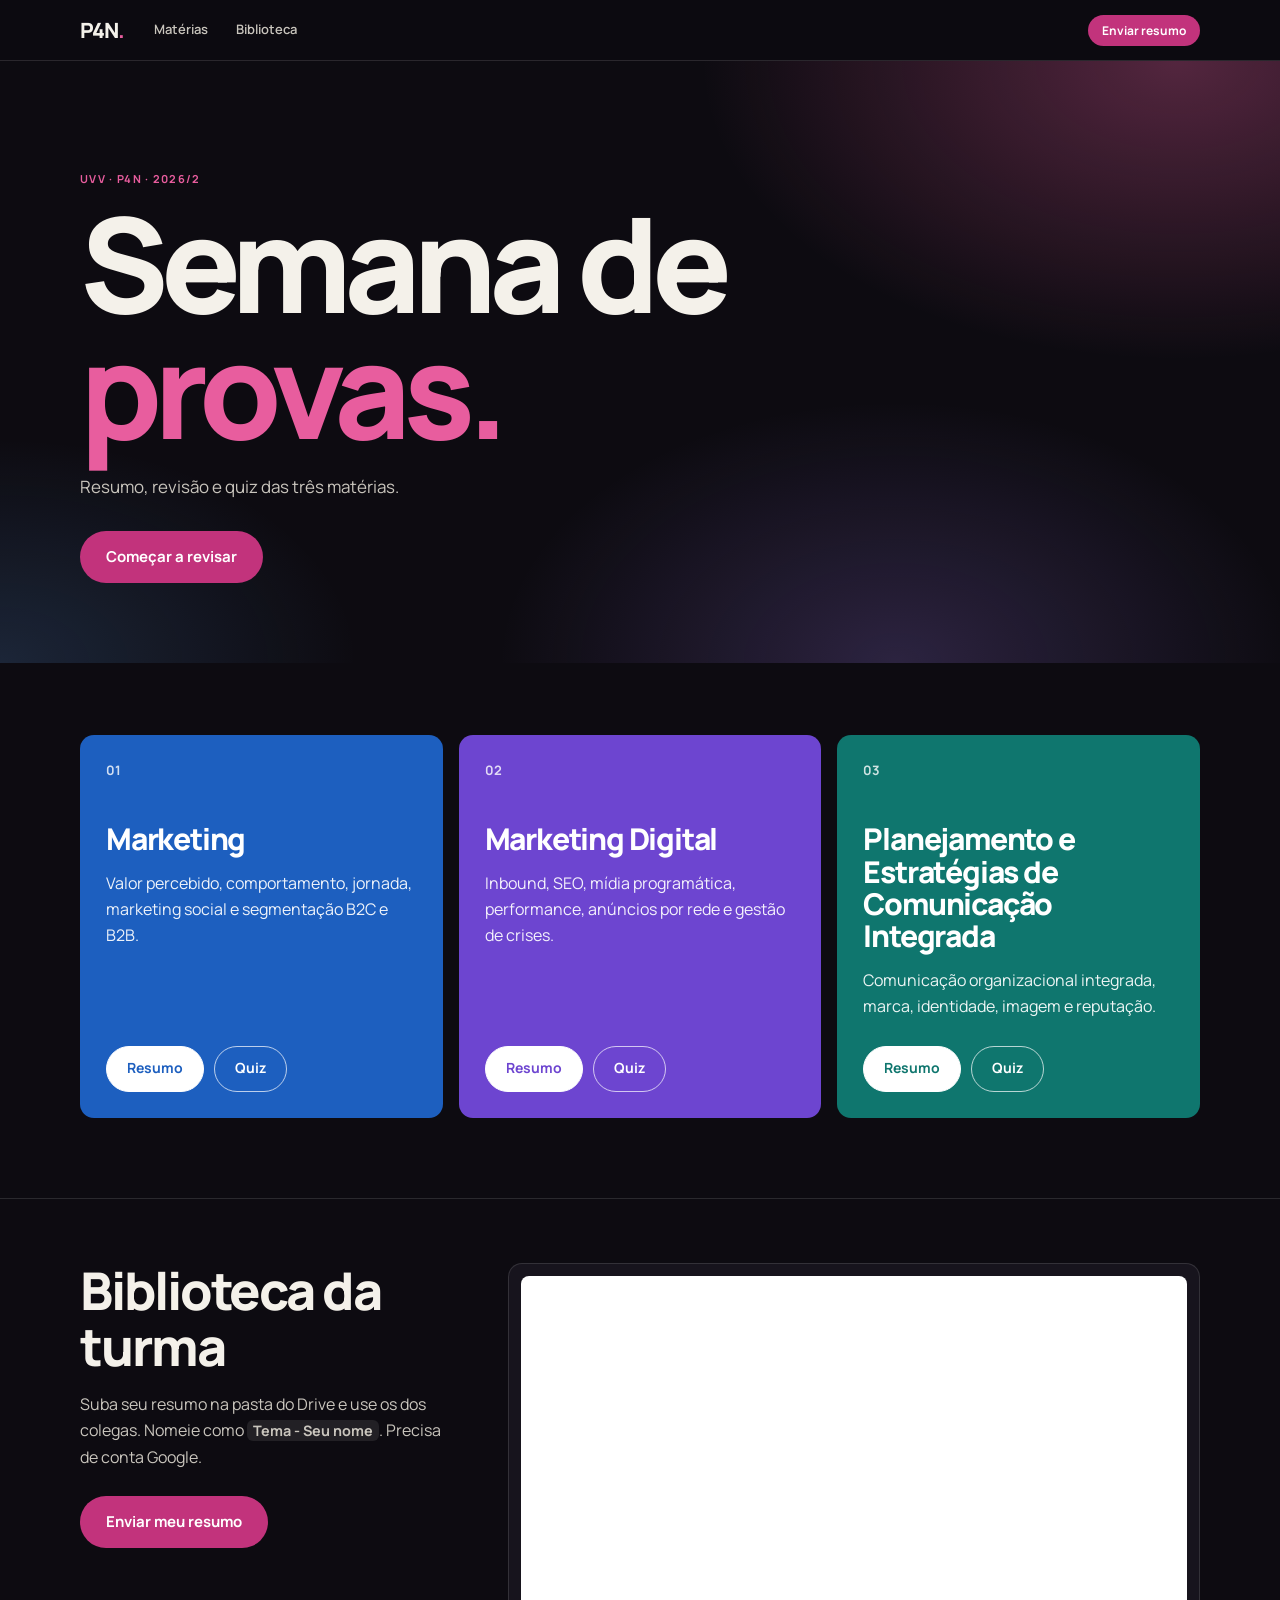
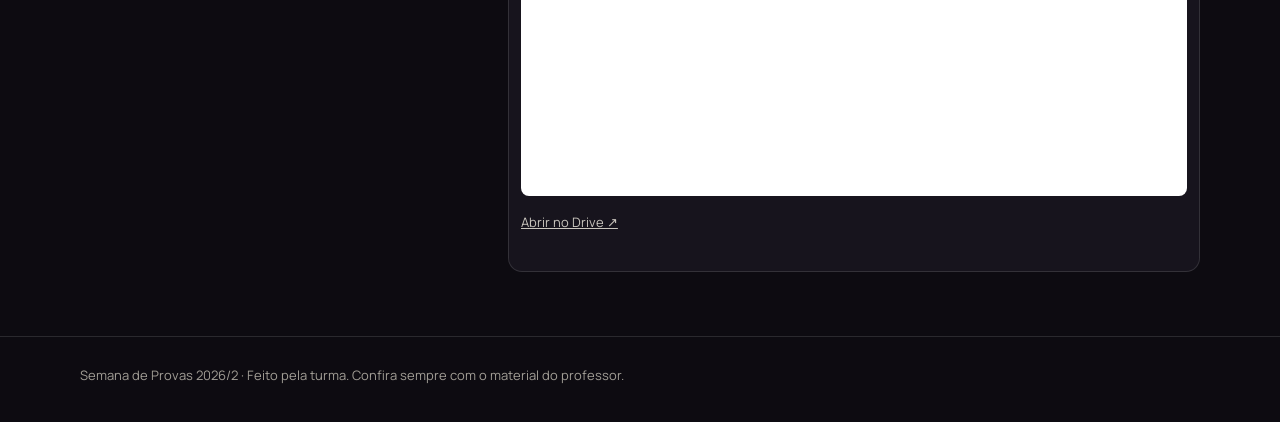
==== docs/index.html @ a5874fa3 "Marketing em azul e Marketing Digital em violeta Co-Authored-By: Claude Sonnet 5 <noreply@anthropic." ====
<!doctype html>
<html lang="pt-BR">
<head>
<meta charset="utf-8">
<meta name="viewport" content="width=device-width, initial-scale=1">
<meta name="description" content="Resumos, revisão relâmpago e quizzes das três matérias da semana de provas 2026/2, mais uma biblioteca de resumos da turma.">
<meta name="theme-color" content="#0d0b11">
<title>Semana de Provas 2026/2 · P4N</title>
<link rel="preconnect" href="https://fonts.googleapis.com"><link rel="preconnect" href="https://fonts.gstatic.com" crossorigin><link href="https://fonts.googleapis.com/css2?family=Manrope:wght@400;500;600;700;800&display=swap" rel="stylesheet">
<link rel="stylesheet" href="style.css">
<script src="app.js" defer></script>
</head>
<body class="page-home">
<a class="skip" href="#conteudo">Pular para o conteúdo</a>
<header class="topbar"><div class="wrap topbar-in"><a class="brand" href="index.html" aria-label="Início">P4N<span>.</span></a><nav class="toplinks" aria-label="Seções"><a href="#materias">Matérias</a><a href="#biblioteca">Biblioteca</a></nav><a class="top-cta" href="https://drive.google.com/drive/folders/1ZEse542tBFMzU_K1Bm_n62pYWgQAYsZ6" target="_blank" rel="noreferrer">Enviar resumo</a></div></header>
<header class="hero hero-home"><div class="wrap hero-in"><p class="eyebrow">UVV · P4N · 2026/2</p><h1>Semana de<br><em>provas.</em></h1><p class="lede">Resumo, revisão e quiz das três matérias.</p><div class="hero-actions"><a class="button big" href="#materias">Começar a revisar</a></div></div></header>
<main id="conteudo"><section class="wrap block" id="materias"><div class="subjects"><article class="subject-card card-blue"><span class="card-num">01</span><h3><a href="marketing.html">Marketing</a></h3><p>Valor percebido, comportamento, jornada, marketing social e segmentação B2C e B2B.</p><div class="card-actions"><a class="button" href="marketing.html">Resumo</a><a class="button ghost" href="quiz-marketing.html">Quiz</a></div></article><article class="subject-card card-violet"><span class="card-num">02</span><h3><a href="marketing-digital.html">Marketing Digital</a></h3><p>Inbound, SEO, mídia programática, performance, anúncios por rede e gestão de crises.</p><div class="card-actions"><a class="button" href="marketing-digital.html">Resumo</a><a class="button ghost" href="quiz-marketing-digital.html">Quiz</a></div></article><article class="subject-card card-teal"><span class="card-num">03</span><h3><a href="planejamento-comunicacao-integrada.html">Planejamento e Estratégias de Comunicação Integrada</a></h3><p>Comunicação organizacional integrada, marca, identidade, imagem e reputação.</p><div class="card-actions"><a class="button" href="planejamento-comunicacao-integrada.html">Resumo</a><a class="button ghost" href="quiz-planejamento.html">Quiz</a></div></article></div></section><section class="library" id="biblioteca"><div class="wrap library-in"><div class="library-text"><h2>Biblioteca da turma</h2><p>Suba seu resumo na pasta do Drive e use os dos colegas. Nomeie como <code>Tema - Seu nome</code>. Precisa de conta Google.</p><a class="button big" href="https://drive.google.com/drive/folders/1ZEse542tBFMzU_K1Bm_n62pYWgQAYsZ6" target="_blank" rel="noreferrer">Enviar meu resumo</a></div><div class="drive-embed"><iframe src="https://drive.google.com/embeddedfolderview?id=1ZEse542tBFMzU_K1Bm_n62pYWgQAYsZ6#grid" title="Pasta do Google Drive com os resumos da turma" loading="lazy"></iframe><p class="embed-note"><a href="https://drive.google.com/drive/folders/1ZEse542tBFMzU_K1Bm_n62pYWgQAYsZ6" target="_blank" rel="noreferrer">Abrir no Drive ↗</a></p></div></div></section>
</main>
<footer class="footer"><div class="wrap">Semana de Provas 2026/2 · Feito pela turma. Confira sempre com o material do professor.</div></footer>
</body>
</html>
---- docs/style.css ----
/* Semana de Provas 2026/2
   Home escura. Matérias claras, cada uma com uma cor sólida fria: violeta, azul e turquesa, que combinam com o rosa da home.
   Tipografia: só Manrope (títulos, texto e rótulos), via Google Fonts. */

:root {
  --topbar-h: 60px;
  --ink: #161616;
  --ink-2: #4a4640;
  --muted: #6b675f;
  --paper: #fdfcfb;
  --card: #ffffff;
  --line: #e7e3da;
  --dark: #0d0b11;
  --cream: #f4f1ea;

  --violet: #6d45d0; --violet-soft: #eee8fc; --violet-ink: #3f2a80; --violet-bright: #b79dfb;
  --blue: #1d5fbf; --blue-soft: #e3edfc; --blue-ink: #143d7a; --blue-bright: #7db4f2;
  --teal: #0f766e; --teal-soft: #dcf3f0; --teal-ink: #0a4a45; --teal-bright: #5eead4;

  --pink: #e85d9e; --pink-strong: #c2337c;

  --ok: #1f6b45; --ok-soft: #e6f5ec;
  --bad: #a3231b; --bad-soft: #fdeceb;

  --radius: 14px;
  --sans: Manrope, system-ui, -apple-system, "Segoe UI", sans-serif;
}

/* cor da matéria: --cs sólida, --cb suave, --ci escura, --c brilhante (fundo escuro) */
.accent-violet, .card-violet { --cs: var(--violet); --cb: var(--violet-soft); --ci: var(--violet-ink); --c: var(--violet-bright); }
.accent-blue, .card-blue { --cs: var(--blue); --cb: var(--blue-soft); --ci: var(--blue-ink); --c: var(--blue-bright); }
.accent-teal, .card-teal { --cs: var(--teal); --cb: var(--teal-soft); --ci: var(--teal-ink); --c: var(--teal-bright); }

* { box-sizing: border-box; }
html { scroll-behavior: smooth; scroll-padding-top: calc(var(--topbar-h) + 16px); }
body { margin: 0; color: var(--ink); background: var(--paper); font: 16px/1.65 var(--sans); -webkit-font-smoothing: antialiased; overflow-x: hidden; }
a { color: inherit; }
img, iframe { max-width: 100%; }
:focus-visible { outline: 3px solid var(--cs, var(--cream)); outline-offset: 3px; border-radius: 4px; }
.skip { position: absolute; left: -999px; top: 8px; z-index: 100; padding: 10px 14px; color: #fff; background: #000; }
.skip:focus { left: 8px; }
.wrap { width: calc(100% - 32px); max-width: 1120px; margin-inline: auto; }
h1, h2, h3 { margin: 0; line-height: 1.08; letter-spacing: -.04em; }
p { margin: 0 0 1em; }
code { padding: 1px 6px; border-radius: 6px; background: rgba(128, 128, 128, .18); font: 700 .9em var(--sans); }
.eyebrow { margin: 0 0 14px; font: 700 11px/1.4 var(--sans); letter-spacing: .12em; text-transform: uppercase; }

/* ---------------------------------------------------------------- topo */
.topbar { position: sticky; top: 0; z-index: 50; -webkit-backdrop-filter: blur(12px); backdrop-filter: blur(12px); }
.topbar-in { display: flex; align-items: center; gap: 18px; min-height: 60px; }
.brand { flex: none; font-size: 21px; font-weight: 800; letter-spacing: -.05em; text-decoration: none; }
.toplinks { display: flex; flex: 1; gap: 4px; min-width: 0; overflow-x: auto; scrollbar-width: none; }
.toplinks::-webkit-scrollbar { display: none; }
.toplinks a { flex: none; padding: 8px 12px; border-radius: 999px; font-size: 13px; font-weight: 600; text-decoration: none; white-space: nowrap; }
.top-cta { flex: none; padding: 7px 14px; border-radius: 999px; font: 700 12px var(--sans); text-decoration: none; white-space: nowrap; }
.top-cta:hover { filter: brightness(1.1); }

/* ---------------------------------------------------------------- hero */
.hero-in { padding: 72px 0 56px; }
.hero h1 { font-size: clamp(54px, 16vw, 132px); font-weight: 800; line-height: .95; letter-spacing: -.06em; overflow-wrap: anywhere; }
.hero-sub .hero-in { padding: 48px 0 40px; }
.hero-sub h1 { font-size: clamp(44px, 12vw, 92px); }
.hero h1 em { font-style: normal; }
.lede { max-width: 560px; margin: 22px 0 0; font-size: 17px; }
.hero-actions { display: flex; flex-wrap: wrap; gap: 12px; margin-top: 30px; }

/* ---------------------------------------------------------------- botões */
.button {
  display: inline-flex; align-items: center; justify-content: center; gap: 10px;
  min-height: 46px; padding: 12px 20px;
  color: #fff; background: var(--cs); border: 1px solid var(--cs); border-radius: 999px;
  font: 700 14px/1.2 var(--sans); text-align: center; text-decoration: none; cursor: pointer;
  transition: transform .15s ease, filter .15s ease;
}
.button:hover { filter: brightness(1.08); transform: translateY(-1px); }
.button.big { min-height: 52px; padding: 14px 26px; font-size: 15px; }
.button.ghost { color: inherit; background: transparent; border-color: currentColor; }
.link-btn { padding: 6px 2px; color: var(--cs); background: none; border: 0; font: 700 13px var(--sans); text-decoration: underline; text-underline-offset: 3px; cursor: pointer; }

/* ================================================================
   HOME (escura)
   ================================================================ */
.page-home { color: var(--cream); background: var(--dark); --line: rgba(255, 255, 255, .12); }
.page-home :focus-visible { outline-color: var(--cream); }
.page-home .topbar { background: rgba(13, 11, 17, .9); border-bottom: 1px solid var(--line); }
.page-home .brand span { color: var(--pink); }
.page-home .toplinks a { color: #c9c5bd; }
.page-home .toplinks a:hover { color: #fff; background: rgba(255, 255, 255, .1); }
.page-home .top-cta { color: #fff; background: var(--pink-strong); }

.hero-home {
  background:
    radial-gradient(60% 80% at 92% 0%, rgba(232, 93, 158, .32), transparent 62%),
    radial-gradient(50% 70% at 70% 100%, rgba(154, 120, 231, .22), transparent 62%),
    radial-gradient(45% 60% at 0% 100%, rgba(93, 158, 232, .18), transparent 62%),
    var(--dark);
}
.page-home .eyebrow { color: var(--pink); }
.page-home .hero h1 em { color: var(--pink); }
.page-home .lede { color: #c9c5bd; }
.page-home .button:not(.ghost) { color: #fff; background: var(--pink-strong); border-color: var(--pink-strong); }
.page-home .button.ghost { color: var(--cream); border-color: rgba(244, 241, 234, .4); }

.block { padding: 64px 0 8px; }
.subjects { display: grid; gap: 16px; padding-top: 8px; }
.subject-card { display: flex; flex-direction: column; min-height: 300px; padding: 26px; color: #fff; background: var(--cs); border-radius: var(--radius); transition: transform .2s ease; }
.subject-card:hover { transform: translateY(-3px); }
.card-num { margin-bottom: 44px; color: rgba(255, 255, 255, .8); font: 700 13px var(--sans); }
.subject-card h3 { font-size: 30px; font-weight: 800; }
.subject-card h3 a { text-decoration: none; }
.subject-card p { margin: 14px 0 26px; color: rgba(255, 255, 255, .92); }
.card-actions { display: flex; flex-wrap: wrap; gap: 10px; margin-top: auto; }
.page-home .subject-card .button:not(.ghost) { color: var(--cs); background: #fff; border-color: #fff; }
.page-home .subject-card .button.ghost { color: #fff; border-color: rgba(255, 255, 255, .7); }

.library { margin-top: 72px; padding: 64px 0; border-top: 1px solid var(--line); }
.library-in { display: grid; gap: 28px; }
.library h2 { font-size: clamp(32px, 7vw, 52px); font-weight: 800; }
.library p { margin: 16px 0 26px; color: #c9c5bd; }
.library-text { max-width: 440px; }
.drive-embed { min-width: 0; padding: 12px; background: #17141d; border: 1px solid var(--line); border-radius: var(--radius); }
.drive-embed iframe { display: block; width: 100%; height: 440px; background: #fff; border: 0; border-radius: 8px; }
.embed-note { margin: 12px 4px 2px; font-size: 13px; }
.page-home .embed-note a { color: #c9c5bd; }
.page-home .footer { color: #a29e96; border-top: 1px solid var(--line); }

/* ================================================================
   MATÉRIAS E QUIZZES (claras, cor sólida da matéria)
   ================================================================ */
.page-light .topbar { color: var(--ink); background: rgba(255, 255, 255, .94); border-bottom: 1px solid var(--line); }
.page-light .brand span { color: var(--cs); }
.page-light .toplinks a { color: var(--ink-2); }
.page-light .toplinks a:hover { color: var(--ink); background: rgba(22, 22, 22, .06); }
.page-light .top-cta { color: #fff; background: var(--cs); }

.page-light .hero { color: #fff; background: var(--cs); }
.page-light .hero .eyebrow { color: rgba(255, 255, 255, .85); }
.page-light .hero h1 em { color: var(--cb); }
.page-light .hero .lede { color: rgba(255, 255, 255, .92); }
.page-light .hero .button:not(.ghost) { color: var(--cs); background: #fff; border-color: #fff; }
.page-light .hero .button.ghost, .page-light .band .button.ghost { color: #fff; border-color: rgba(255, 255, 255, .65); }

.subject-layout { display: grid; gap: 24px; padding-top: 36px; }
.toc details { padding: 14px 16px; background: var(--card); border: 1px solid var(--line); border-radius: var(--radius); }
.toc summary { cursor: pointer; font: 700 11px var(--sans); letter-spacing: .12em; text-transform: uppercase; color: var(--muted); }
.toc ol { margin: 12px 0 0; padding: 0; list-style: none; }
.toc li a { display: block; padding: 7px 10px; margin: 0 -10px; color: var(--ink-2); border-radius: 8px; font-size: 14px; font-weight: 600; line-height: 1.35; text-decoration: none; }
.toc li a:hover, .toc li a.active { color: var(--ci); background: var(--cb); }
.toc li a.active { box-shadow: inset 3px 0 0 var(--cs); }

.resumo { min-width: 0; max-width: 780px; }
.resumo-lead { margin-bottom: 8px; color: var(--muted); font-size: 15px; }
.sec { padding: 34px 0 6px; border-top: 1px solid var(--line); }
.sec:first-of-type { padding-top: 12px; border-top: 0; }
.sec h2 { margin-bottom: 18px; font-size: clamp(28px, 5vw, 40px); font-weight: 800; }
.sec h3 { margin: 30px 0 12px; font-size: 21px; font-weight: 800; letter-spacing: -.03em; }
.sec p, .sec li { color: var(--ink-2); }
.sec strong { color: var(--ink); }
.sec ul, .sec ol { margin: 0 0 1.2em; padding-left: 22px; }
.sec li { margin-bottom: 6px; padding-left: 4px; }
.sec li::marker { color: var(--cs); font-weight: 700; }
.sec a { color: var(--cs); }

.table-wrap { margin: 0 0 1.4em; overflow-x: auto; background: var(--card); border: 1px solid var(--line); border-radius: 12px; }
table { width: 100%; min-width: 520px; border-collapse: collapse; font-size: 14.5px; line-height: 1.5; }
th { padding: 12px 14px; color: var(--ci); background: var(--cb); font: 700 11px var(--sans); letter-spacing: .08em; text-align: left; text-transform: uppercase; white-space: nowrap; }
td { padding: 12px 14px; color: var(--ink-2); border-top: 1px solid var(--line); vertical-align: top; }
td:first-child { color: var(--ink); }
tr:nth-child(even) td { background: #fbfaf7; }

.callout { margin: 0 0 1.4em; padding: 16px 18px; background: var(--cb); border-left: 5px solid var(--cs); border-radius: 0 12px 12px 0; }
.callout p, .callout strong { margin: 0; color: var(--ci); font-size: 15.5px; }
.callout-exam { background: var(--cs); border-color: var(--cs); }
.callout-exam p, .callout-exam strong { color: #fff; }
.callout-warn { background: #fff4d6; border-color: #b7791f; }
.callout-warn p, .callout-warn strong { color: #6b4507; }
blockquote { margin: 0 0 1.4em; padding: 4px 0 4px 18px; color: var(--ink-2); border-left: 4px solid var(--line); }

.sec-check { margin-top: 26px; padding: 26px; background: var(--card); border: 2px solid var(--cs); border-radius: var(--radius); }
.sec-check h2 { font-size: 30px; }
.sec-check ul { padding-left: 0; list-style: none; }
.sec-check li { position: relative; padding-left: 30px; }
.sec-check li::before { content: "✓"; position: absolute; left: 0; top: 4px; display: grid; place-items: center; width: 20px; height: 20px; color: #fff; background: var(--cs); border-radius: 50%; font-size: 12px; font-weight: 800; }
.sec-sources { font-size: 14px; }
.sec-sources h2 { font-size: 22px; letter-spacing: -.02em; }

.block-title { margin-bottom: 24px; font-size: clamp(28px, 5vw, 40px); font-weight: 800; }
.flash-grid { display: grid; gap: 14px; }
.flash { position: relative; padding: 22px; background: var(--card); border: 1px solid var(--line); border-top: 5px solid var(--cs); border-radius: var(--radius); }
.flash-n { position: absolute; top: 18px; right: 20px; color: var(--cb); font: 800 40px/1 var(--sans); letter-spacing: -.06em; -webkit-text-stroke: 1px var(--cs); }
.flash h3 { max-width: 80%; margin-bottom: 14px; font-size: 20px; font-weight: 800; }
.flash ul { margin: 0; padding-left: 20px; color: var(--ink-2); font-size: 15px; }
.flash li { margin-bottom: 7px; }
.flash li::marker { color: var(--cs); }

.band { margin-top: 56px; padding: 44px 0; color: #fff; background: var(--cs); }
.band-in { display: grid; gap: 22px; align-items: center; }
.band h2 { font-size: clamp(28px, 5vw, 40px); font-weight: 800; }
.band-actions { display: flex; flex-wrap: wrap; gap: 12px; }
.band .button:not(.ghost) { color: var(--cs); background: #fff; border-color: #fff; }

/* quiz */
.quiz-wrap { max-width: 800px; padding-top: 24px; padding-bottom: 72px; }
.quiz-bar { position: sticky; top: var(--topbar-h); z-index: 20; display: grid; grid-template-columns: 1fr auto; gap: 8px 16px; align-items: center; padding: 12px 16px; margin-bottom: 24px; background: rgba(253, 252, 251, .95); -webkit-backdrop-filter: blur(8px); backdrop-filter: blur(8px); border: 1px solid var(--line); border-radius: 12px; }
.quiz-stats { font-variant-numeric: tabular-nums; grid-column: 1; grid-row: 1; display: flex; gap: 20px; color: var(--muted); font: 700 12px var(--sans); }
.quiz-stats strong { color: var(--ink); }
.quiz-bar .link-btn { grid-column: 2; grid-row: 1; }
.progress { grid-column: 1 / -1; grid-row: 2; height: 6px; overflow: hidden; background: var(--line); border-radius: 99px; }
.progress i { display: block; width: 0; height: 100%; background: var(--cs); border-radius: 99px; transition: width .3s ease; }
.quiz-group { margin: 40px 0 16px; padding-bottom: 10px; color: var(--cs); border-bottom: 2px solid var(--line); font: 700 12px var(--sans); letter-spacing: .12em; text-transform: uppercase; }
.quiz-group:first-child { margin-top: 8px; }
.question { padding: 22px; margin-bottom: 16px; background: var(--card); border: 1px solid var(--line); border-radius: var(--radius); scroll-margin-top: calc(var(--topbar-h) + 96px); }
.q-num { margin: 0 0 8px; color: var(--muted); font: 700 11px var(--sans); letter-spacing: .08em; text-transform: uppercase; }
.question h3 { margin-bottom: 18px; font-size: 19px; font-weight: 700; letter-spacing: -.02em; line-height: 1.35; }
.options { display: grid; gap: 8px; }
.option { display: flex; gap: 12px; align-items: flex-start; width: 100%; padding: 12px 14px; color: var(--ink); background: #fff; border: 1.5px solid var(--line); border-radius: 12px; font: 500 15px/1.5 var(--sans); text-align: left; cursor: pointer; transition: border-color .12s ease, background .12s ease; }
.option:hover:not(:disabled) { background: var(--cb); border-color: var(--cs); }
.option .key { flex: none; display: grid; place-items: center; width: 26px; height: 26px; margin-top: 1px; color: var(--ink-2); background: #f1efe9; border-radius: 8px; font: 700 12px var(--sans); }
.option:disabled { cursor: default; }
.option.correct { color: #0f3d26; background: var(--ok-soft); border-color: var(--ok); }
.option.correct .key { color: #fff; background: var(--ok); }
.option.wrong { color: #5f120d; background: var(--bad-soft); border-color: var(--bad); }
.option.wrong .key { color: #fff; background: var(--bad); }
.question.done .option:not(.correct):not(.wrong) { opacity: .55; }
.question.is-wrong { border-color: var(--bad); }
.question.is-right { border-color: var(--ok); }
.explain { margin-top: 16px; padding: 14px 16px; background: #f7f5f0; border-radius: 10px; }
.explain p { margin: 0; color: var(--ink-2); font-size: 14.5px; }
.result { margin-top: 32px; padding: 28px; background: #fff; border: 2px solid var(--cs); border-radius: var(--radius); }
.result h2 { font-size: clamp(30px, 6vw, 44px); font-weight: 800; }
.result p { margin: 12px 0 0; color: var(--ink-2); }
.result .button.ghost { color: var(--ink); border-color: rgba(22, 22, 22, .35); }

/* rodapé */
.footer { padding: 28px 0 36px; color: var(--muted); border-top: 1px solid var(--line); font-size: 13px; }

/* confete */
.confetti-piece { position: fixed; z-index: 90; top: -14px; width: 9px; height: 15px; pointer-events: none; animation: confetti-fall 2.8s ease-out forwards; }
@keyframes confetti-fall { 0% { transform: translate3d(0, -10px, 0) rotate(0deg); opacity: 1; } 100% { transform: translate3d(var(--drift), 105vh, 0) rotate(720deg); opacity: 0; } }
@media (prefers-reduced-motion: reduce) {
  html { scroll-behavior: auto; }
  * { transition: none !important; }
  .confetti-piece { display: none; }
}

/* ---------------------------------------------------------------- telas maiores */
@media (min-width: 640px) {
  .wrap { width: calc(100% - 48px); }
  .subjects { grid-template-columns: repeat(2, 1fr); }
  .flash-grid { grid-template-columns: repeat(2, 1fr); }
  .band-in { grid-template-columns: 1fr auto; }
}
@media (min-width: 960px) {
  .hero-in { padding: 110px 0 80px; }
  .hero-sub .hero-in { padding: 72px 0 56px; }
  .subjects { grid-template-columns: repeat(3, 1fr); }
  .flash-grid { grid-template-columns: repeat(4, 1fr); }
  .library-in { grid-template-columns: 380px 1fr; gap: 48px; align-items: start; }
  .drive-embed iframe { height: 520px; }
  .subject-layout { grid-template-columns: 250px minmax(0, 1fr); gap: 56px; padding-top: 56px; }
  .toc { position: sticky; top: 84px; align-self: start; }
  .toc summary { pointer-events: none; }
  .question { padding: 28px; }
}

/* ---------------------------------------------------------------- celular */
@media (max-width: 639px) {
  :root { --topbar-h: 98px; }
  .topbar-in { flex-wrap: wrap; align-content: center; gap: 0 12px; min-height: 0; padding-top: 10px; }
  .brand { order: 1; }
  .top-cta { order: 2; margin-left: auto; }
  .toplinks { order: 3; flex: 1 0 100%; margin: 4px -6px 0; padding-bottom: 8px; }

  .hero-in { padding: 44px 0 36px; }
  .hero-sub .hero-in { padding: 32px 0 30px; }
  .lede { margin-top: 16px; font-size: 16px; }
  .hero-actions { margin-top: 22px; }
  .hero-actions .button { flex: 1 1 100%; }

  .block { padding-top: 48px; }
  .subject-card { min-height: 0; padding: 22px; }
  .card-num { margin-bottom: 26px; }
  .card-actions .button { flex: 1 1 calc(50% - 5px); }

  .library { margin-top: 52px; padding: 48px 0; }
  .drive-embed iframe { height: 380px; }
  .band { padding: 36px 0; }
  .band-actions .button { flex: 1 1 100%; }

  .sec { padding-top: 28px; }
  .sec h3 { font-size: 19px; }
  .sec-check { padding: 20px; }
  .callout { padding: 14px 16px; }
  .flash { padding: 18px; }
  .question { padding: 18px; }
  .question h3 { font-size: 17.5px; }
  .option { padding: 12px; font-size: 14.5px; }
  .quiz-bar { padding: 10px 12px; }
  .result { padding: 22px; }

  /* tabelas viram cartões: a primeira coluna é o título da linha */
  .table-wrap { overflow: visible; }
  table { min-width: 0; }
  thead { display: none; }
  table, tbody, tr, td { display: block; width: 100%; }
  tr { padding: 12px 14px; border-top: 1px solid var(--line); }
  tr:first-child { border-top: 0; }
  tr:nth-child(even) td { background: none; }
  td { padding: 4px 0; border: 0; }
  td::before { content: attr(data-label); display: block; color: var(--ci); font: 700 10px var(--sans); letter-spacing: .08em; text-transform: uppercase; }
  td:first-child { margin-bottom: 2px; color: var(--ink); font-size: 16px; font-weight: 800; }
  td:first-child::before { display: none; }
  .tbl-num td:first-child { display: inline-block; width: auto; margin: 0 0 4px; padding: 1px 10px; color: var(--ci); background: var(--cb); border-radius: 99px; font: 700 12px var(--sans); }
  .tbl-num td:nth-child(2) { margin-bottom: 2px; color: var(--ink); font-size: 16px; font-weight: 800; }
  .tbl-num td:nth-child(2)::before { display: none; }
}
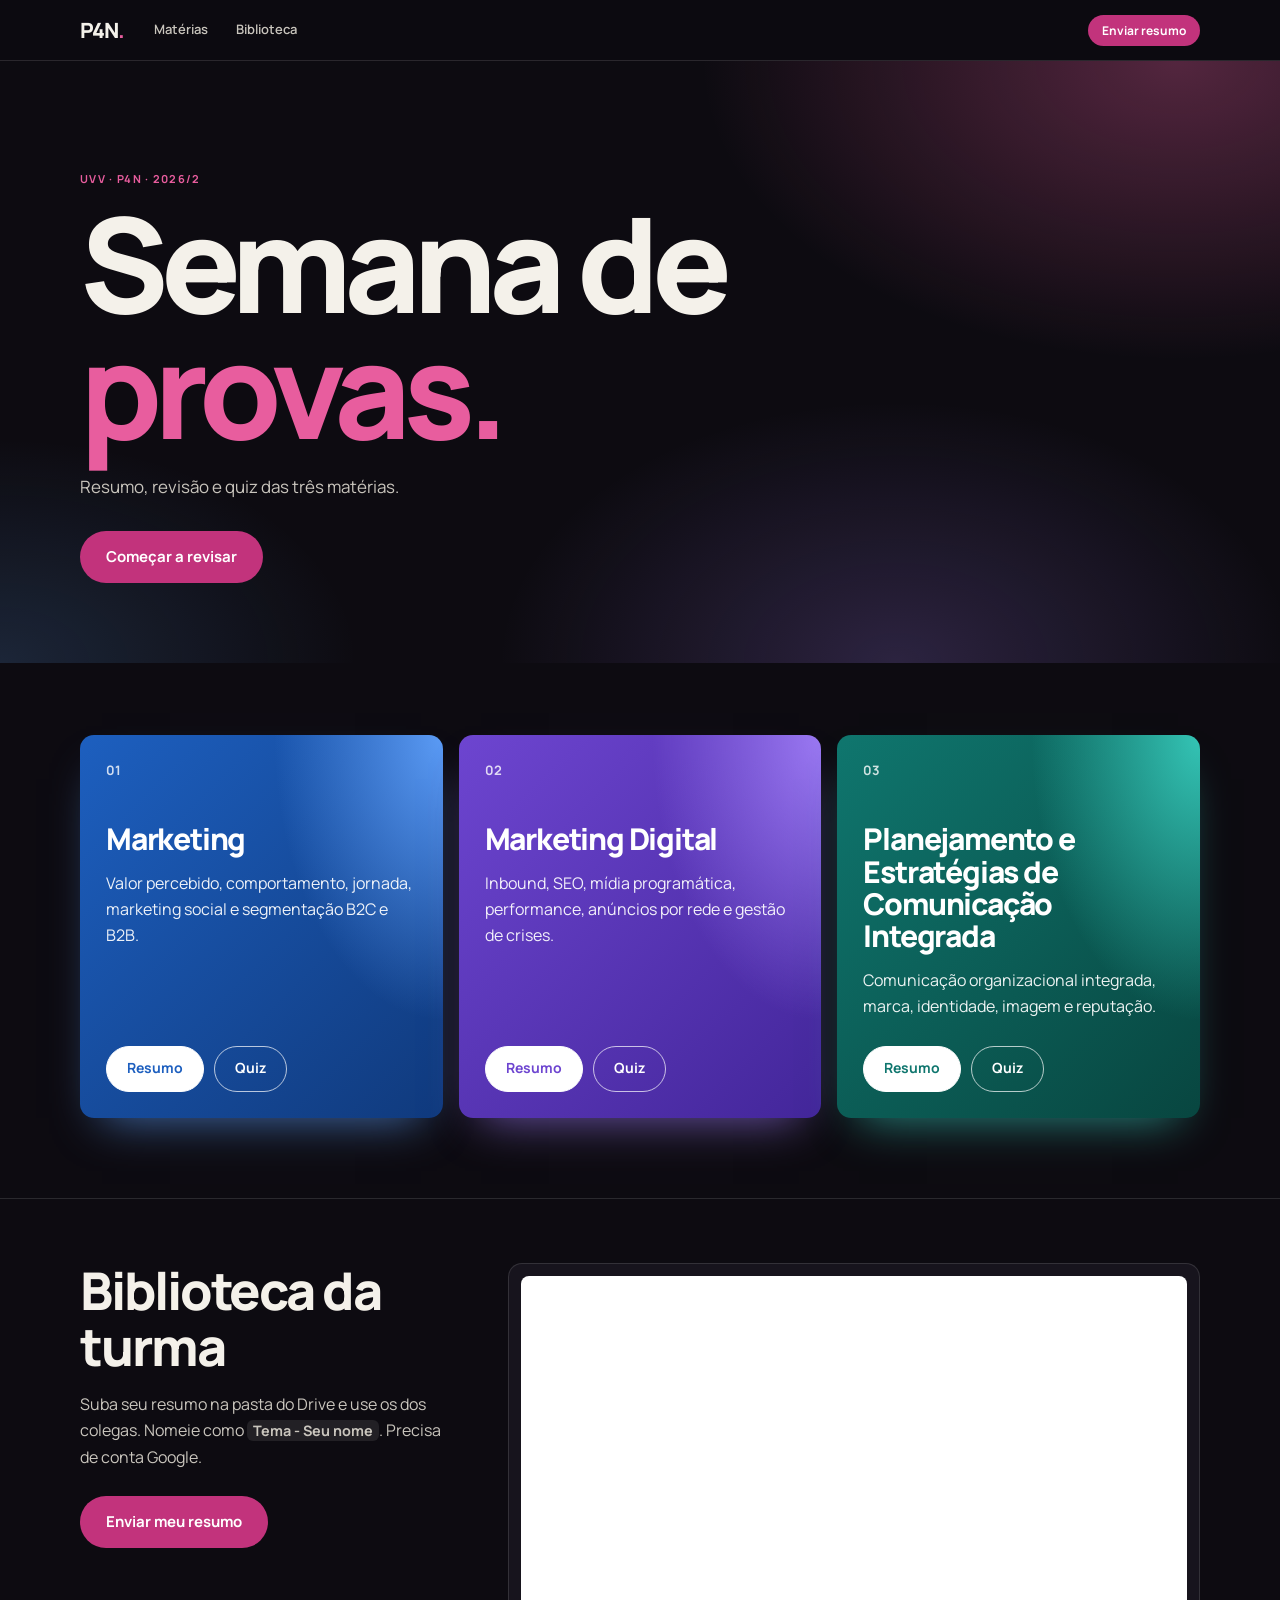
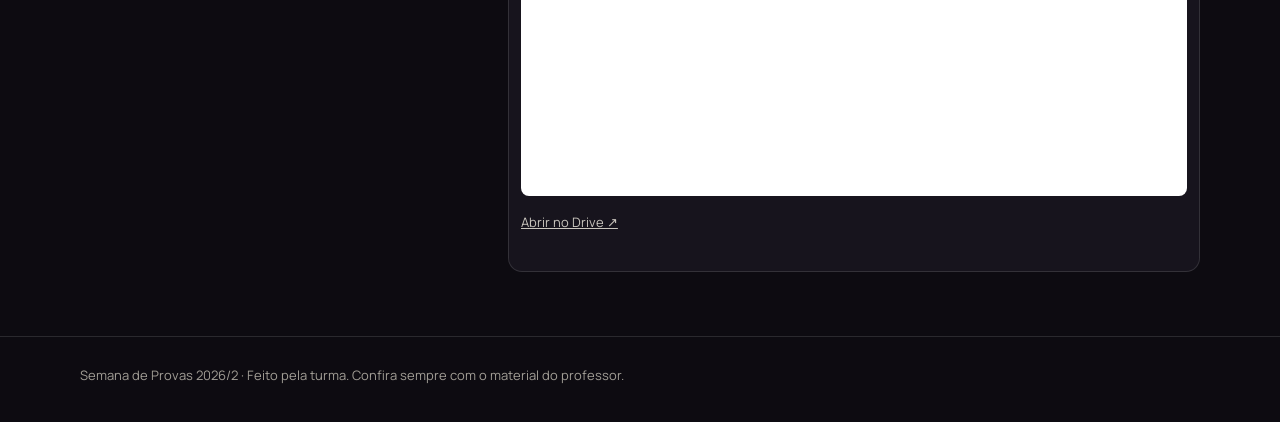
==== commit d0bdd2e8: "Versionar CSS e JS para o navegador não usar cópia antiga Os links de style.css e app.js ganham ?v=<" ====
--- a/docs/index.html
+++ b/docs/index.html
@@ -7,8 +7,8 @@
 <meta name="theme-color" content="#0d0b11">
 <title>Semana de Provas 2026/2 · P4N</title>
 <link rel="preconnect" href="https://fonts.googleapis.com"><link rel="preconnect" href="https://fonts.gstatic.com" crossorigin><link href="https://fonts.googleapis.com/css2?family=Manrope:wght@400;500;600;700;800&display=swap" rel="stylesheet">
-<link rel="stylesheet" href="style.css">
-<script src="app.js" defer></script>
+<link rel="stylesheet" href="style.css?v=9f37ee36">
+<script src="app.js?v=583c9f27" defer></script>
 </head>
 <body class="page-home">
 <a class="skip" href="#conteudo">Pular para o conteúdo</a>
--- a/docs/style.css
+++ b/docs/style.css
@@ -27,9 +27,13 @@
 }
 
 /* cor da matéria: --cs sólida, --cb suave, --ci escura, --c brilhante (fundo escuro) */
-.accent-violet, .card-violet { --cs: var(--violet); --cb: var(--violet-soft); --ci: var(--violet-ink); --c: var(--violet-bright); }
-.accent-blue, .card-blue { --cs: var(--blue); --cb: var(--blue-soft); --ci: var(--blue-ink); --c: var(--blue-bright); }
-.accent-teal, .card-teal { --cs: var(--teal); --cb: var(--teal-soft); --ci: var(--teal-ink); --c: var(--teal-bright); }
+.accent-violet, .card-violet { --cs: var(--violet); --cb: var(--violet-soft); --ci: var(--violet-ink); --c: var(--violet-bright); --cl: #9a78f2; --cd: #43269a; }
+.accent-blue, .card-blue { --cs: var(--blue); --cb: var(--blue-soft); --ci: var(--blue-ink); --c: var(--blue-bright); --cl: #5b9bf5; --cd: #103a7d; }
+.accent-teal, .card-teal { --cs: var(--teal); --cb: var(--teal-soft); --ci: var(--teal-ink); --c: var(--teal-bright); --cl: #34c4b5; --cd: #084640; }
+.accent-violet, .accent-blue, .accent-teal, .card-violet, .card-blue, .card-teal {
+  /* cor com luz: brilho no canto superior direito sobre um degradê */
+  --cg: radial-gradient(75% 120% at 100% 0%, var(--cl) 0%, transparent 62%), linear-gradient(135deg, var(--cs) 0%, var(--cd) 100%);
+}
 
 * { box-sizing: border-box; }
 html { scroll-behavior: smooth; scroll-padding-top: calc(var(--topbar-h) + 16px); }
@@ -103,7 +107,7 @@
 
 .block { padding: 64px 0 8px; }
 .subjects { display: grid; gap: 16px; padding-top: 8px; }
-.subject-card { display: flex; flex-direction: column; min-height: 300px; padding: 26px; color: #fff; background: var(--cs); border-radius: var(--radius); transition: transform .2s ease; }
+.subject-card { display: flex; flex-direction: column; min-height: 300px; padding: 26px; color: #fff; background: var(--cg); border-radius: var(--radius); box-shadow: 0 22px 44px -22px color-mix(in srgb, var(--cl) 70%, transparent); transition: transform .2s ease; }
 .subject-card:hover { transform: translateY(-3px); }
 .card-num { margin-bottom: 44px; color: rgba(255, 255, 255, .8); font: 700 13px var(--sans); }
 .subject-card h3 { font-size: 30px; font-weight: 800; }
@@ -131,9 +135,9 @@
 .page-light .brand span { color: var(--cs); }
 .page-light .toplinks a { color: var(--ink-2); }
 .page-light .toplinks a:hover { color: var(--ink); background: rgba(22, 22, 22, .06); }
-.page-light .top-cta { color: #fff; background: var(--cs); }
-
-.page-light .hero { color: #fff; background: var(--cs); }
+.page-light .top-cta { color: #fff; background: linear-gradient(135deg, var(--cl), var(--cs)); box-shadow: 0 6px 16px -6px color-mix(in srgb, var(--cs) 70%, transparent); }
+
+.page-light .hero { color: #fff; background: var(--cg); }
 .page-light .hero .eyebrow { color: rgba(255, 255, 255, .85); }
 .page-light .hero h1 em { color: var(--cb); }
 .page-light .hero .lede { color: rgba(255, 255, 255, .92); }
@@ -170,7 +174,7 @@
 
 .callout { margin: 0 0 1.4em; padding: 16px 18px; background: var(--cb); border-left: 5px solid var(--cs); border-radius: 0 12px 12px 0; }
 .callout p, .callout strong { margin: 0; color: var(--ci); font-size: 15.5px; }
-.callout-exam { background: var(--cs); border-color: var(--cs); }
+.callout-exam { background: linear-gradient(135deg, var(--cs), var(--cd)); border-color: var(--cl); }
 .callout-exam p, .callout-exam strong { color: #fff; }
 .callout-warn { background: #fff4d6; border-color: #b7791f; }
 .callout-warn p, .callout-warn strong { color: #6b4507; }
@@ -193,7 +197,7 @@
 .flash li { margin-bottom: 7px; }
 .flash li::marker { color: var(--cs); }
 
-.band { margin-top: 56px; padding: 44px 0; color: #fff; background: var(--cs); }
+.band { margin-top: 56px; padding: 44px 0; color: #fff; background: var(--cg); }
 .band-in { display: grid; gap: 22px; align-items: center; }
 .band h2 { font-size: clamp(28px, 5vw, 40px); font-weight: 800; }
 .band-actions { display: flex; flex-wrap: wrap; gap: 12px; }
@@ -206,7 +210,7 @@
 .quiz-stats strong { color: var(--ink); }
 .quiz-bar .link-btn { grid-column: 2; grid-row: 1; }
 .progress { grid-column: 1 / -1; grid-row: 2; height: 6px; overflow: hidden; background: var(--line); border-radius: 99px; }
-.progress i { display: block; width: 0; height: 100%; background: var(--cs); border-radius: 99px; transition: width .3s ease; }
+.progress i { display: block; width: 0; height: 100%; background: linear-gradient(90deg, var(--cs), var(--cl)); border-radius: 99px; transition: width .3s ease; }
 .quiz-group { margin: 40px 0 16px; padding-bottom: 10px; color: var(--cs); border-bottom: 2px solid var(--line); font: 700 12px var(--sans); letter-spacing: .12em; text-transform: uppercase; }
 .quiz-group:first-child { margin-top: 8px; }
 .question { padding: 22px; margin-bottom: 16px; background: var(--card); border: 1px solid var(--line); border-radius: var(--radius); scroll-margin-top: calc(var(--topbar-h) + 96px); }
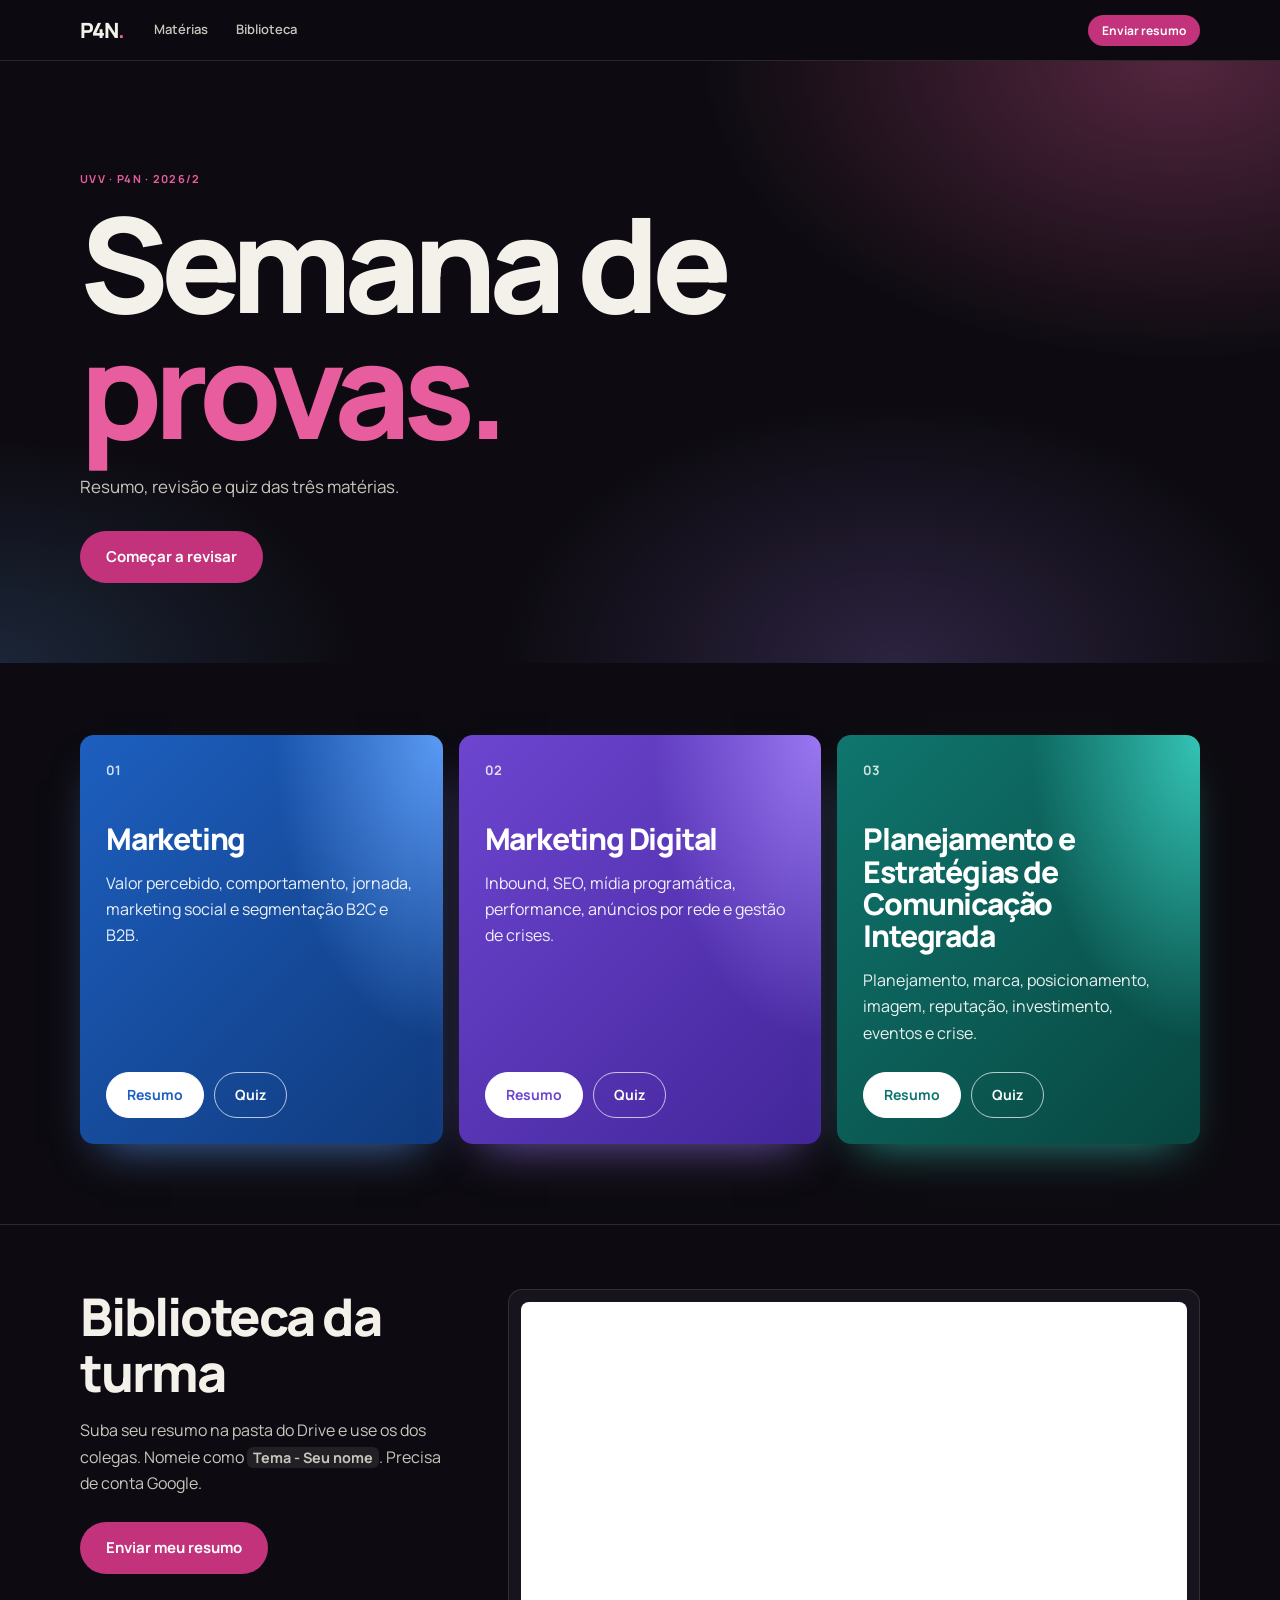
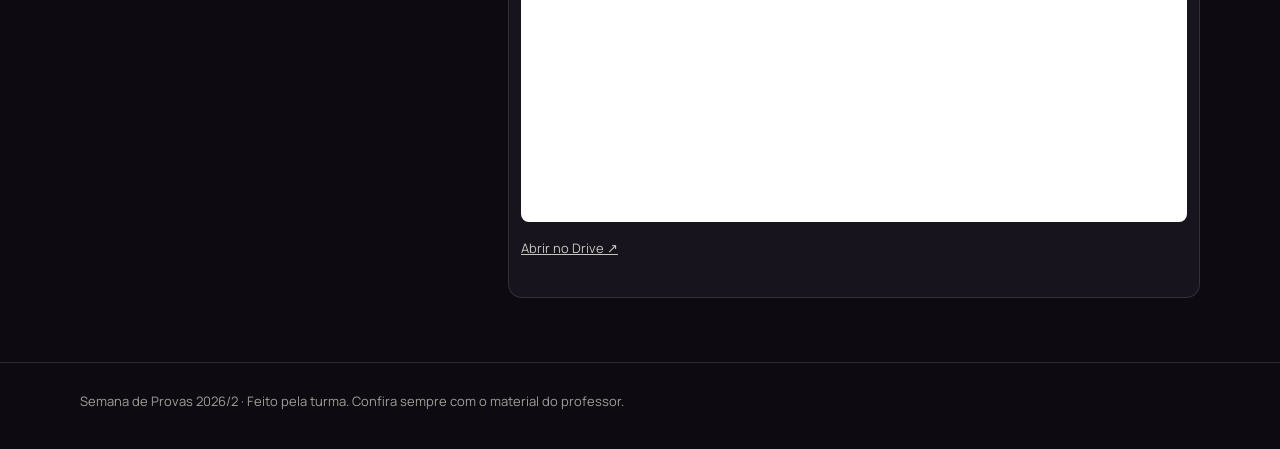
==== commit 257c4de6: "Adiciona planejamento, posicionamento, gestão de imagem, investimento, eventos e crise à matéria de " ====
--- a/docs/index.html
+++ b/docs/index.html
@@ -6,6 +6,7 @@
 <meta name="description" content="Resumos, revisão relâmpago e quizzes das três matérias da semana de provas 2026/2, mais uma biblioteca de resumos da turma.">
 <meta name="theme-color" content="#0d0b11">
 <title>Semana de Provas 2026/2 · P4N</title>
+<link rel="icon" href="data:image/svg+xml,%3Csvg xmlns='http://www.w3.org/2000/svg' viewBox='0 0 24 24'%3E%3Cpath fill='%23e85d9e' d='M12 3L1 9l11 6l9-4.91V17h2V9M5 13.18v4L12 21l7-3.82v-4L12 17z'/%3E%3C/svg%3E">
 <link rel="preconnect" href="https://fonts.googleapis.com"><link rel="preconnect" href="https://fonts.gstatic.com" crossorigin><link href="https://fonts.googleapis.com/css2?family=Manrope:wght@400;500;600;700;800&display=swap" rel="stylesheet">
 <link rel="stylesheet" href="style.css?v=9f37ee36">
 <script src="app.js?v=583c9f27" defer></script>
@@ -14,7 +15,7 @@
 <a class="skip" href="#conteudo">Pular para o conteúdo</a>
 <header class="topbar"><div class="wrap topbar-in"><a class="brand" href="index.html" aria-label="Início">P4N<span>.</span></a><nav class="toplinks" aria-label="Seções"><a href="#materias">Matérias</a><a href="#biblioteca">Biblioteca</a></nav><a class="top-cta" href="https://drive.google.com/drive/folders/1ZEse542tBFMzU_K1Bm_n62pYWgQAYsZ6" target="_blank" rel="noreferrer">Enviar resumo</a></div></header>
 <header class="hero hero-home"><div class="wrap hero-in"><p class="eyebrow">UVV · P4N · 2026/2</p><h1>Semana de<br><em>provas.</em></h1><p class="lede">Resumo, revisão e quiz das três matérias.</p><div class="hero-actions"><a class="button big" href="#materias">Começar a revisar</a></div></div></header>
-<main id="conteudo"><section class="wrap block" id="materias"><div class="subjects"><article class="subject-card card-blue"><span class="card-num">01</span><h3><a href="marketing.html">Marketing</a></h3><p>Valor percebido, comportamento, jornada, marketing social e segmentação B2C e B2B.</p><div class="card-actions"><a class="button" href="marketing.html">Resumo</a><a class="button ghost" href="quiz-marketing.html">Quiz</a></div></article><article class="subject-card card-violet"><span class="card-num">02</span><h3><a href="marketing-digital.html">Marketing Digital</a></h3><p>Inbound, SEO, mídia programática, performance, anúncios por rede e gestão de crises.</p><div class="card-actions"><a class="button" href="marketing-digital.html">Resumo</a><a class="button ghost" href="quiz-marketing-digital.html">Quiz</a></div></article><article class="subject-card card-teal"><span class="card-num">03</span><h3><a href="planejamento-comunicacao-integrada.html">Planejamento e Estratégias de Comunicação Integrada</a></h3><p>Comunicação organizacional integrada, marca, identidade, imagem e reputação.</p><div class="card-actions"><a class="button" href="planejamento-comunicacao-integrada.html">Resumo</a><a class="button ghost" href="quiz-planejamento.html">Quiz</a></div></article></div></section><section class="library" id="biblioteca"><div class="wrap library-in"><div class="library-text"><h2>Biblioteca da turma</h2><p>Suba seu resumo na pasta do Drive e use os dos colegas. Nomeie como <code>Tema - Seu nome</code>. Precisa de conta Google.</p><a class="button big" href="https://drive.google.com/drive/folders/1ZEse542tBFMzU_K1Bm_n62pYWgQAYsZ6" target="_blank" rel="noreferrer">Enviar meu resumo</a></div><div class="drive-embed"><iframe src="https://drive.google.com/embeddedfolderview?id=1ZEse542tBFMzU_K1Bm_n62pYWgQAYsZ6#grid" title="Pasta do Google Drive com os resumos da turma" loading="lazy"></iframe><p class="embed-note"><a href="https://drive.google.com/drive/folders/1ZEse542tBFMzU_K1Bm_n62pYWgQAYsZ6" target="_blank" rel="noreferrer">Abrir no Drive ↗</a></p></div></div></section>
+<main id="conteudo"><section class="wrap block" id="materias"><div class="subjects"><article class="subject-card card-blue"><span class="card-num">01</span><h3><a href="marketing.html">Marketing</a></h3><p>Valor percebido, comportamento, jornada, marketing social e segmentação B2C e B2B.</p><div class="card-actions"><a class="button" href="marketing.html">Resumo</a><a class="button ghost" href="quiz-marketing.html">Quiz</a></div></article><article class="subject-card card-violet"><span class="card-num">02</span><h3><a href="marketing-digital.html">Marketing Digital</a></h3><p>Inbound, SEO, mídia programática, performance, anúncios por rede e gestão de crises.</p><div class="card-actions"><a class="button" href="marketing-digital.html">Resumo</a><a class="button ghost" href="quiz-marketing-digital.html">Quiz</a></div></article><article class="subject-card card-teal"><span class="card-num">03</span><h3><a href="planejamento-comunicacao-integrada.html">Planejamento e Estratégias de Comunicação Integrada</a></h3><p>Planejamento, marca, posicionamento, imagem, reputação, investimento, eventos e crise.</p><div class="card-actions"><a class="button" href="planejamento-comunicacao-integrada.html">Resumo</a><a class="button ghost" href="quiz-planejamento.html">Quiz</a></div></article></div></section><section class="library" id="biblioteca"><div class="wrap library-in"><div class="library-text"><h2>Biblioteca da turma</h2><p>Suba seu resumo na pasta do Drive e use os dos colegas. Nomeie como <code>Tema - Seu nome</code>. Precisa de conta Google.</p><a class="button big" href="https://drive.google.com/drive/folders/1ZEse542tBFMzU_K1Bm_n62pYWgQAYsZ6" target="_blank" rel="noreferrer">Enviar meu resumo</a></div><div class="drive-embed"><iframe src="https://drive.google.com/embeddedfolderview?id=1ZEse542tBFMzU_K1Bm_n62pYWgQAYsZ6#grid" title="Pasta do Google Drive com os resumos da turma" loading="lazy"></iframe><p class="embed-note"><a href="https://drive.google.com/drive/folders/1ZEse542tBFMzU_K1Bm_n62pYWgQAYsZ6" target="_blank" rel="noreferrer">Abrir no Drive ↗</a></p></div></div></section>
 </main>
 <footer class="footer"><div class="wrap">Semana de Provas 2026/2 · Feito pela turma. Confira sempre com o material do professor.</div></footer>
 </body>
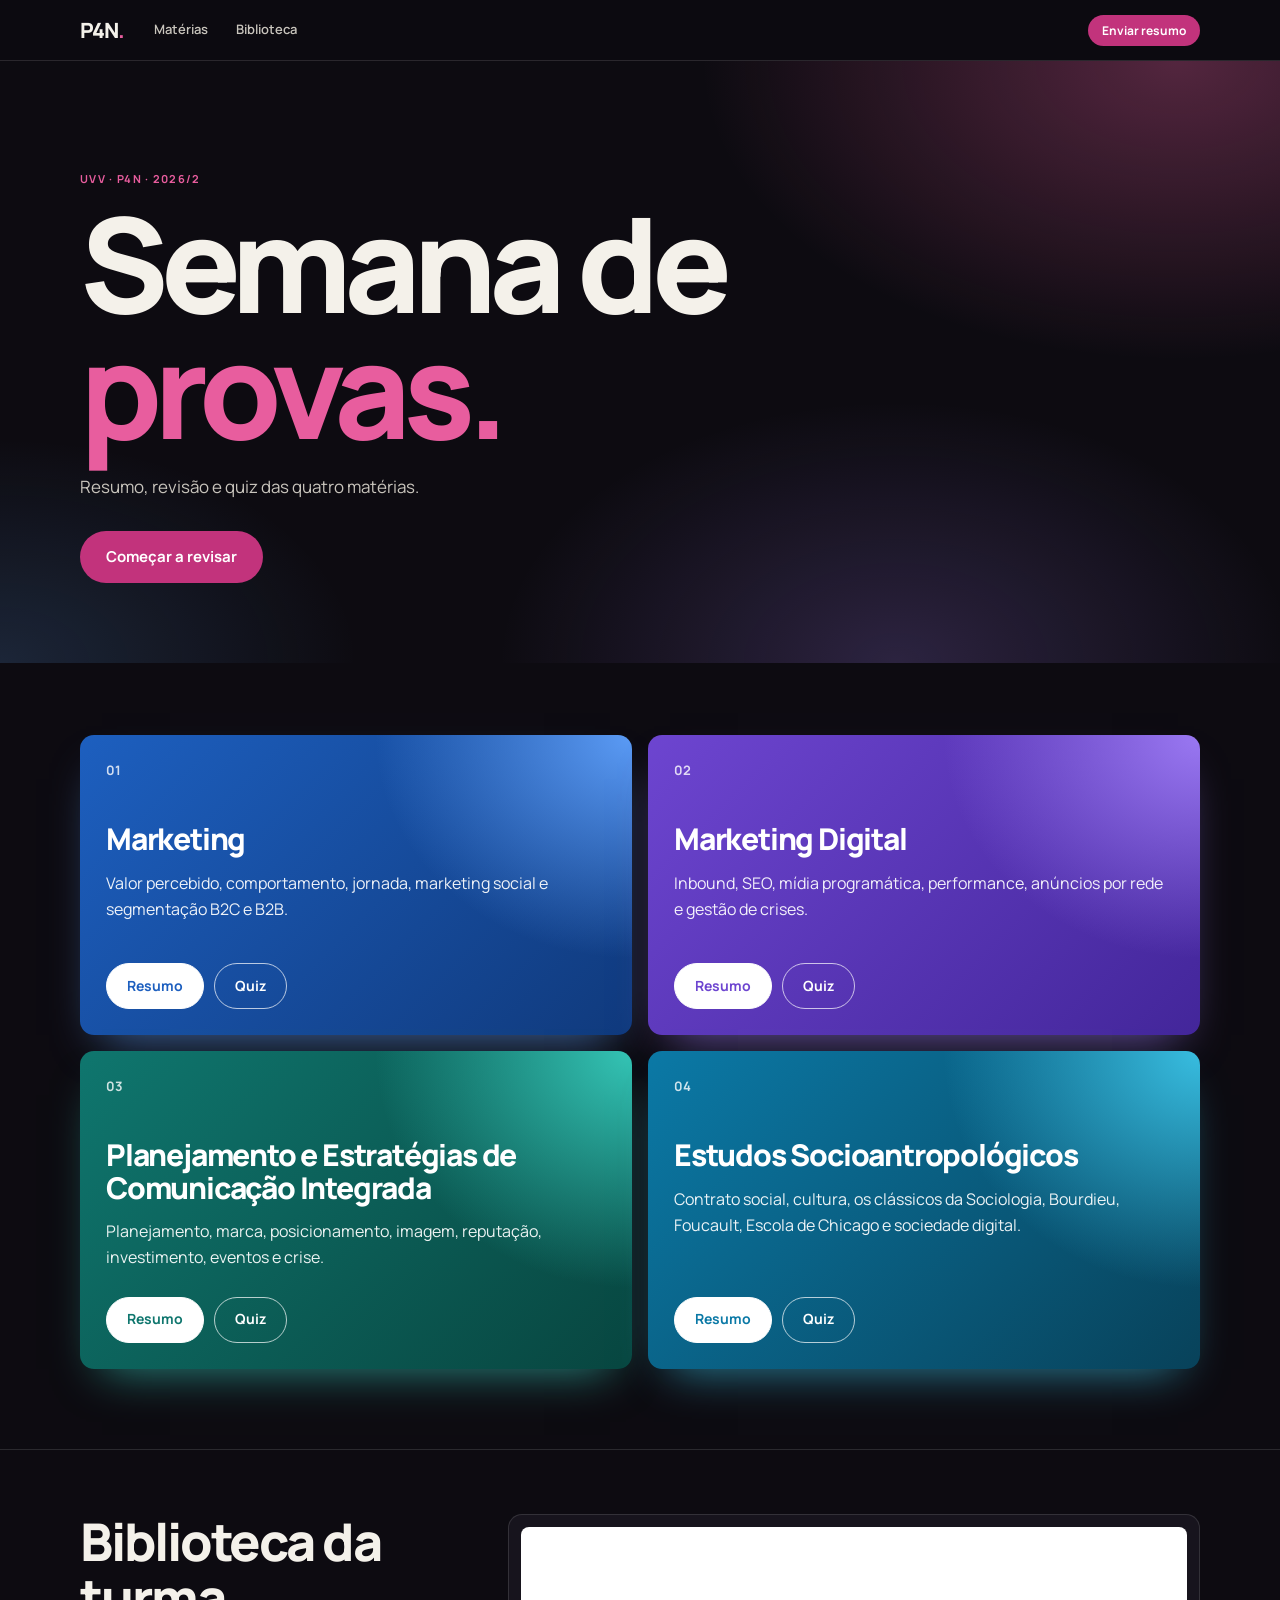
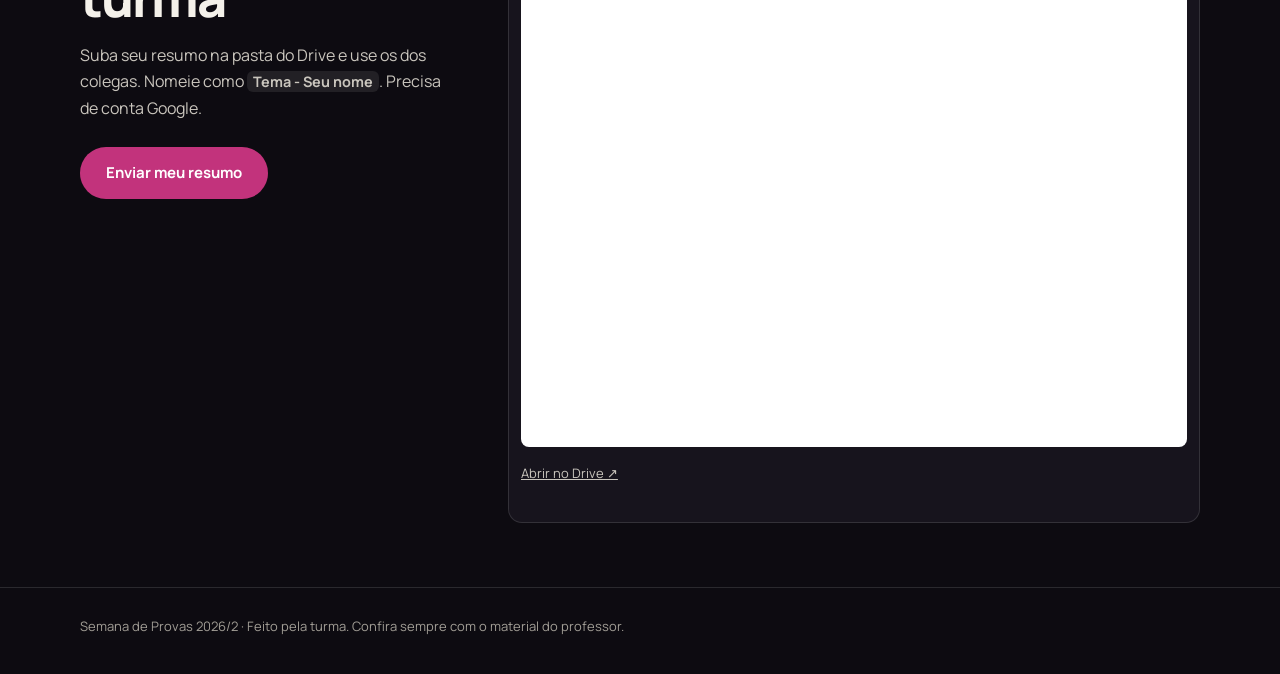
==== commit 6951f17f: "Adiciona a matéria EAD Estudos Socioantropológicos (resumo, revisão e quiz de 50 questões) - Resumo " ====
--- a/docs/index.html
+++ b/docs/index.html
@@ -3,19 +3,19 @@
 <head>
 <meta charset="utf-8">
 <meta name="viewport" content="width=device-width, initial-scale=1">
-<meta name="description" content="Resumos, revisão relâmpago e quizzes das três matérias da semana de provas 2026/2, mais uma biblioteca de resumos da turma.">
+<meta name="description" content="Resumos, revisão relâmpago e quizzes das quatro matérias da semana de provas 2026/2, mais uma biblioteca de resumos da turma.">
 <meta name="theme-color" content="#0d0b11">
 <title>Semana de Provas 2026/2 · P4N</title>
 <link rel="icon" href="data:image/svg+xml,%3Csvg xmlns='http://www.w3.org/2000/svg' viewBox='0 0 24 24'%3E%3Cpath fill='%23e85d9e' d='M12 3L1 9l11 6l9-4.91V17h2V9M5 13.18v4L12 21l7-3.82v-4L12 17z'/%3E%3C/svg%3E">
 <link rel="preconnect" href="https://fonts.googleapis.com"><link rel="preconnect" href="https://fonts.gstatic.com" crossorigin><link href="https://fonts.googleapis.com/css2?family=Manrope:wght@400;500;600;700;800&display=swap" rel="stylesheet">
-<link rel="stylesheet" href="style.css?v=9f37ee36">
+<link rel="stylesheet" href="style.css?v=2870b826">
 <script src="app.js?v=583c9f27" defer></script>
 </head>
 <body class="page-home">
 <a class="skip" href="#conteudo">Pular para o conteúdo</a>
 <header class="topbar"><div class="wrap topbar-in"><a class="brand" href="index.html" aria-label="Início">P4N<span>.</span></a><nav class="toplinks" aria-label="Seções"><a href="#materias">Matérias</a><a href="#biblioteca">Biblioteca</a></nav><a class="top-cta" href="https://drive.google.com/drive/folders/1ZEse542tBFMzU_K1Bm_n62pYWgQAYsZ6" target="_blank" rel="noreferrer">Enviar resumo</a></div></header>
-<header class="hero hero-home"><div class="wrap hero-in"><p class="eyebrow">UVV · P4N · 2026/2</p><h1>Semana de<br><em>provas.</em></h1><p class="lede">Resumo, revisão e quiz das três matérias.</p><div class="hero-actions"><a class="button big" href="#materias">Começar a revisar</a></div></div></header>
-<main id="conteudo"><section class="wrap block" id="materias"><div class="subjects"><article class="subject-card card-blue"><span class="card-num">01</span><h3><a href="marketing.html">Marketing</a></h3><p>Valor percebido, comportamento, jornada, marketing social e segmentação B2C e B2B.</p><div class="card-actions"><a class="button" href="marketing.html">Resumo</a><a class="button ghost" href="quiz-marketing.html">Quiz</a></div></article><article class="subject-card card-violet"><span class="card-num">02</span><h3><a href="marketing-digital.html">Marketing Digital</a></h3><p>Inbound, SEO, mídia programática, performance, anúncios por rede e gestão de crises.</p><div class="card-actions"><a class="button" href="marketing-digital.html">Resumo</a><a class="button ghost" href="quiz-marketing-digital.html">Quiz</a></div></article><article class="subject-card card-teal"><span class="card-num">03</span><h3><a href="planejamento-comunicacao-integrada.html">Planejamento e Estratégias de Comunicação Integrada</a></h3><p>Planejamento, marca, posicionamento, imagem, reputação, investimento, eventos e crise.</p><div class="card-actions"><a class="button" href="planejamento-comunicacao-integrada.html">Resumo</a><a class="button ghost" href="quiz-planejamento.html">Quiz</a></div></article></div></section><section class="library" id="biblioteca"><div class="wrap library-in"><div class="library-text"><h2>Biblioteca da turma</h2><p>Suba seu resumo na pasta do Drive e use os dos colegas. Nomeie como <code>Tema - Seu nome</code>. Precisa de conta Google.</p><a class="button big" href="https://drive.google.com/drive/folders/1ZEse542tBFMzU_K1Bm_n62pYWgQAYsZ6" target="_blank" rel="noreferrer">Enviar meu resumo</a></div><div class="drive-embed"><iframe src="https://drive.google.com/embeddedfolderview?id=1ZEse542tBFMzU_K1Bm_n62pYWgQAYsZ6#grid" title="Pasta do Google Drive com os resumos da turma" loading="lazy"></iframe><p class="embed-note"><a href="https://drive.google.com/drive/folders/1ZEse542tBFMzU_K1Bm_n62pYWgQAYsZ6" target="_blank" rel="noreferrer">Abrir no Drive ↗</a></p></div></div></section>
+<header class="hero hero-home"><div class="wrap hero-in"><p class="eyebrow">UVV · P4N · 2026/2</p><h1>Semana de<br><em>provas.</em></h1><p class="lede">Resumo, revisão e quiz das quatro matérias.</p><div class="hero-actions"><a class="button big" href="#materias">Começar a revisar</a></div></div></header>
+<main id="conteudo"><section class="wrap block" id="materias"><div class="subjects"><article class="subject-card card-blue"><span class="card-num">01</span><h3><a href="marketing.html">Marketing</a></h3><p>Valor percebido, comportamento, jornada, marketing social e segmentação B2C e B2B.</p><div class="card-actions"><a class="button" href="marketing.html">Resumo</a><a class="button ghost" href="quiz-marketing.html">Quiz</a></div></article><article class="subject-card card-violet"><span class="card-num">02</span><h3><a href="marketing-digital.html">Marketing Digital</a></h3><p>Inbound, SEO, mídia programática, performance, anúncios por rede e gestão de crises.</p><div class="card-actions"><a class="button" href="marketing-digital.html">Resumo</a><a class="button ghost" href="quiz-marketing-digital.html">Quiz</a></div></article><article class="subject-card card-teal"><span class="card-num">03</span><h3><a href="planejamento-comunicacao-integrada.html">Planejamento e Estratégias de Comunicação Integrada</a></h3><p>Planejamento, marca, posicionamento, imagem, reputação, investimento, eventos e crise.</p><div class="card-actions"><a class="button" href="planejamento-comunicacao-integrada.html">Resumo</a><a class="button ghost" href="quiz-planejamento.html">Quiz</a></div></article><article class="subject-card card-cyan"><span class="card-num">04</span><h3><a href="estudos-socioantropologicos.html">Estudos Socioantropológicos</a></h3><p>Contrato social, cultura, os clássicos da Sociologia, Bourdieu, Foucault, Escola de Chicago e sociedade digital.</p><div class="card-actions"><a class="button" href="estudos-socioantropologicos.html">Resumo</a><a class="button ghost" href="quiz-socioantropologicos.html">Quiz</a></div></article></div></section><section class="library" id="biblioteca"><div class="wrap library-in"><div class="library-text"><h2>Biblioteca da turma</h2><p>Suba seu resumo na pasta do Drive e use os dos colegas. Nomeie como <code>Tema - Seu nome</code>. Precisa de conta Google.</p><a class="button big" href="https://drive.google.com/drive/folders/1ZEse542tBFMzU_K1Bm_n62pYWgQAYsZ6" target="_blank" rel="noreferrer">Enviar meu resumo</a></div><div class="drive-embed"><iframe src="https://drive.google.com/embeddedfolderview?id=1ZEse542tBFMzU_K1Bm_n62pYWgQAYsZ6#grid" title="Pasta do Google Drive com os resumos da turma" loading="lazy"></iframe><p class="embed-note"><a href="https://drive.google.com/drive/folders/1ZEse542tBFMzU_K1Bm_n62pYWgQAYsZ6" target="_blank" rel="noreferrer">Abrir no Drive ↗</a></p></div></div></section>
 </main>
 <footer class="footer"><div class="wrap">Semana de Provas 2026/2 · Feito pela turma. Confira sempre com o material do professor.</div></footer>
 </body>
--- a/docs/style.css
+++ b/docs/style.css
@@ -1,5 +1,5 @@
 /* Semana de Provas 2026/2
-   Home escura. Matérias claras, cada uma com uma cor sólida fria: violeta, azul e turquesa, que combinam com o rosa da home.
+   Home escura. Matérias claras, cada uma com uma cor sólida fria: violeta, azul, turquesa e ciano, que combinam com o rosa da home.
    Tipografia: só Manrope (títulos, texto e rótulos), via Google Fonts. */
 
 :root {
@@ -16,6 +16,7 @@
   --violet: #6d45d0; --violet-soft: #eee8fc; --violet-ink: #3f2a80; --violet-bright: #b79dfb;
   --blue: #1d5fbf; --blue-soft: #e3edfc; --blue-ink: #143d7a; --blue-bright: #7db4f2;
   --teal: #0f766e; --teal-soft: #dcf3f0; --teal-ink: #0a4a45; --teal-bright: #5eead4;
+  --cyan: #0b79a6; --cyan-soft: #def2fa; --cyan-ink: #0a4962; --cyan-bright: #67d4f0;
 
   --pink: #e85d9e; --pink-strong: #c2337c;
 
@@ -30,7 +31,8 @@
 .accent-violet, .card-violet { --cs: var(--violet); --cb: var(--violet-soft); --ci: var(--violet-ink); --c: var(--violet-bright); --cl: #9a78f2; --cd: #43269a; }
 .accent-blue, .card-blue { --cs: var(--blue); --cb: var(--blue-soft); --ci: var(--blue-ink); --c: var(--blue-bright); --cl: #5b9bf5; --cd: #103a7d; }
 .accent-teal, .card-teal { --cs: var(--teal); --cb: var(--teal-soft); --ci: var(--teal-ink); --c: var(--teal-bright); --cl: #34c4b5; --cd: #084640; }
-.accent-violet, .accent-blue, .accent-teal, .card-violet, .card-blue, .card-teal {
+.accent-cyan, .card-cyan { --cs: var(--cyan); --cb: var(--cyan-soft); --ci: var(--cyan-ink); --c: var(--cyan-bright); --cl: #38bde0; --cd: #08425a; }
+.accent-violet, .accent-blue, .accent-teal, .accent-cyan, .card-violet, .card-blue, .card-teal, .card-cyan {
   /* cor com luz: brilho no canto superior direito sobre um degradê */
   --cg: radial-gradient(75% 120% at 100% 0%, var(--cl) 0%, transparent 62%), linear-gradient(135deg, var(--cs) 0%, var(--cd) 100%);
 }
@@ -257,7 +259,7 @@
 @media (min-width: 960px) {
   .hero-in { padding: 110px 0 80px; }
   .hero-sub .hero-in { padding: 72px 0 56px; }
-  .subjects { grid-template-columns: repeat(3, 1fr); }
+  .subjects { grid-template-columns: repeat(2, 1fr); }
   .flash-grid { grid-template-columns: repeat(4, 1fr); }
   .library-in { grid-template-columns: 380px 1fr; gap: 48px; align-items: start; }
   .drive-embed iframe { height: 520px; }
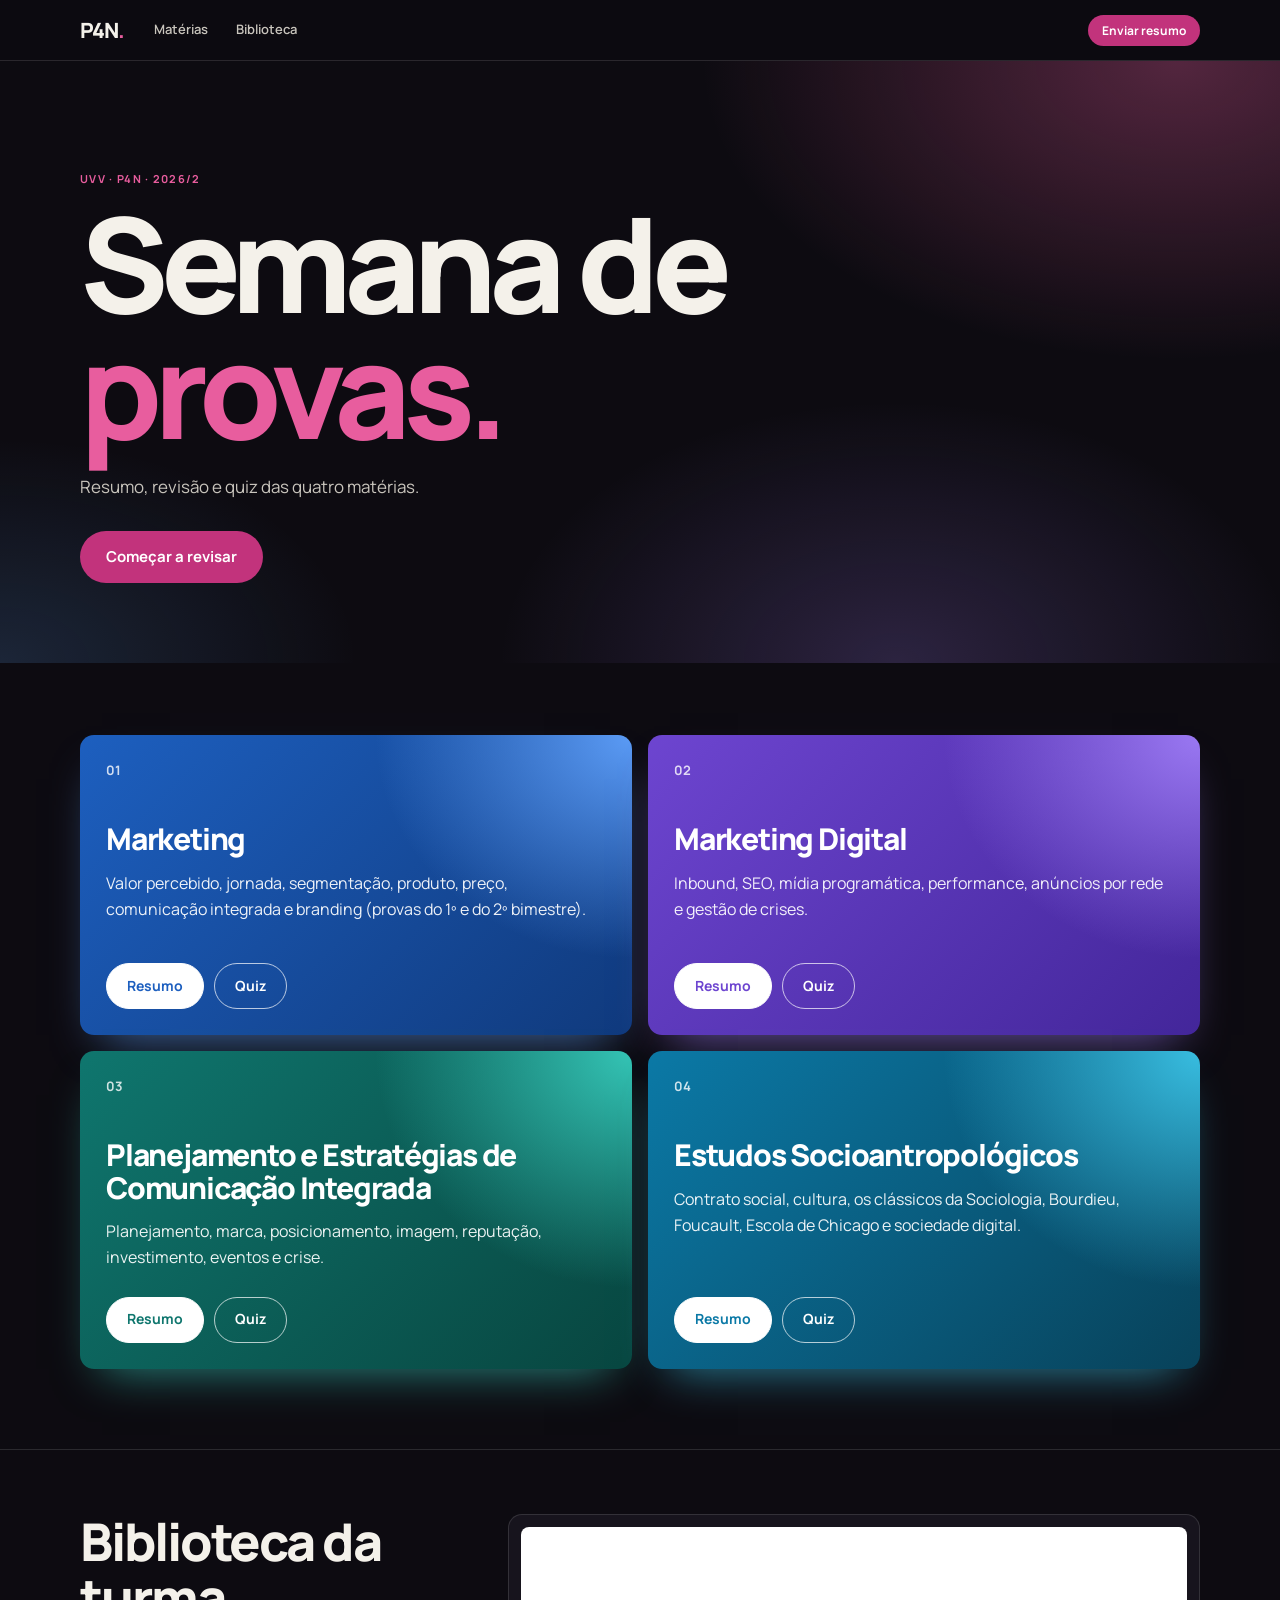
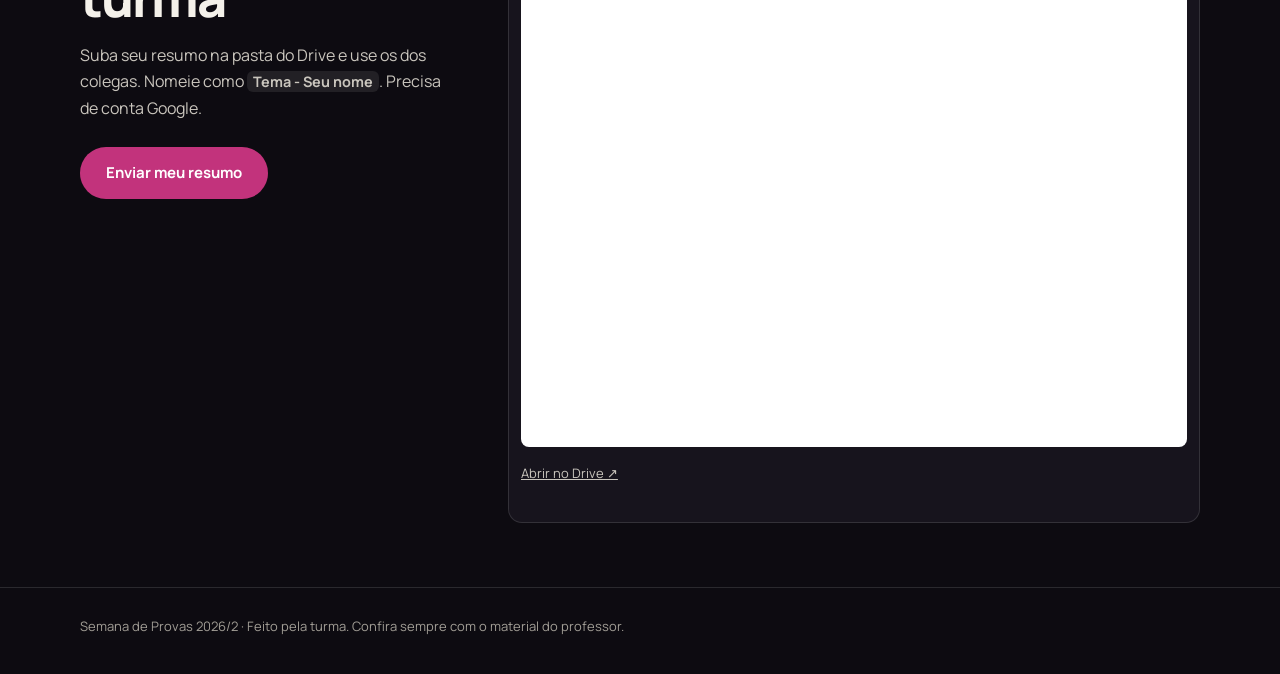
==== commit 98df2256: "Marketing: adiciona Conteúdos 12 a 15 (prova do 2º bimestre, 24/11) Resumo ganha as seções 10 a 13 (" ====
--- a/docs/index.html
+++ b/docs/index.html
@@ -8,14 +8,14 @@
 <title>Semana de Provas 2026/2 · P4N</title>
 <link rel="icon" href="data:image/svg+xml,%3Csvg xmlns='http://www.w3.org/2000/svg' viewBox='0 0 24 24'%3E%3Cpath fill='%23e85d9e' d='M12 3L1 9l11 6l9-4.91V17h2V9M5 13.18v4L12 21l7-3.82v-4L12 17z'/%3E%3C/svg%3E">
 <link rel="preconnect" href="https://fonts.googleapis.com"><link rel="preconnect" href="https://fonts.gstatic.com" crossorigin><link href="https://fonts.googleapis.com/css2?family=Manrope:wght@400;500;600;700;800&display=swap" rel="stylesheet">
-<link rel="stylesheet" href="style.css?v=2870b826">
+<link rel="stylesheet" href="style.css?v=cdbc5a06">
 <script src="app.js?v=583c9f27" defer></script>
 </head>
 <body class="page-home">
 <a class="skip" href="#conteudo">Pular para o conteúdo</a>
 <header class="topbar"><div class="wrap topbar-in"><a class="brand" href="index.html" aria-label="Início">P4N<span>.</span></a><nav class="toplinks" aria-label="Seções"><a href="#materias">Matérias</a><a href="#biblioteca">Biblioteca</a></nav><a class="top-cta" href="https://drive.google.com/drive/folders/1ZEse542tBFMzU_K1Bm_n62pYWgQAYsZ6" target="_blank" rel="noreferrer">Enviar resumo</a></div></header>
 <header class="hero hero-home"><div class="wrap hero-in"><p class="eyebrow">UVV · P4N · 2026/2</p><h1>Semana de<br><em>provas.</em></h1><p class="lede">Resumo, revisão e quiz das quatro matérias.</p><div class="hero-actions"><a class="button big" href="#materias">Começar a revisar</a></div></div></header>
-<main id="conteudo"><section class="wrap block" id="materias"><div class="subjects"><article class="subject-card card-blue"><span class="card-num">01</span><h3><a href="marketing.html">Marketing</a></h3><p>Valor percebido, comportamento, jornada, marketing social e segmentação B2C e B2B.</p><div class="card-actions"><a class="button" href="marketing.html">Resumo</a><a class="button ghost" href="quiz-marketing.html">Quiz</a></div></article><article class="subject-card card-violet"><span class="card-num">02</span><h3><a href="marketing-digital.html">Marketing Digital</a></h3><p>Inbound, SEO, mídia programática, performance, anúncios por rede e gestão de crises.</p><div class="card-actions"><a class="button" href="marketing-digital.html">Resumo</a><a class="button ghost" href="quiz-marketing-digital.html">Quiz</a></div></article><article class="subject-card card-teal"><span class="card-num">03</span><h3><a href="planejamento-comunicacao-integrada.html">Planejamento e Estratégias de Comunicação Integrada</a></h3><p>Planejamento, marca, posicionamento, imagem, reputação, investimento, eventos e crise.</p><div class="card-actions"><a class="button" href="planejamento-comunicacao-integrada.html">Resumo</a><a class="button ghost" href="quiz-planejamento.html">Quiz</a></div></article><article class="subject-card card-cyan"><span class="card-num">04</span><h3><a href="estudos-socioantropologicos.html">Estudos Socioantropológicos</a></h3><p>Contrato social, cultura, os clássicos da Sociologia, Bourdieu, Foucault, Escola de Chicago e sociedade digital.</p><div class="card-actions"><a class="button" href="estudos-socioantropologicos.html">Resumo</a><a class="button ghost" href="quiz-socioantropologicos.html">Quiz</a></div></article></div></section><section class="library" id="biblioteca"><div class="wrap library-in"><div class="library-text"><h2>Biblioteca da turma</h2><p>Suba seu resumo na pasta do Drive e use os dos colegas. Nomeie como <code>Tema - Seu nome</code>. Precisa de conta Google.</p><a class="button big" href="https://drive.google.com/drive/folders/1ZEse542tBFMzU_K1Bm_n62pYWgQAYsZ6" target="_blank" rel="noreferrer">Enviar meu resumo</a></div><div class="drive-embed"><iframe src="https://drive.google.com/embeddedfolderview?id=1ZEse542tBFMzU_K1Bm_n62pYWgQAYsZ6#grid" title="Pasta do Google Drive com os resumos da turma" loading="lazy"></iframe><p class="embed-note"><a href="https://drive.google.com/drive/folders/1ZEse542tBFMzU_K1Bm_n62pYWgQAYsZ6" target="_blank" rel="noreferrer">Abrir no Drive ↗</a></p></div></div></section>
+<main id="conteudo"><section class="wrap block" id="materias"><div class="subjects"><article class="subject-card card-blue"><span class="card-num">01</span><h3><a href="marketing.html">Marketing</a></h3><p>Valor percebido, jornada, segmentação, produto, preço, comunicação integrada e branding (provas do 1º e do 2º bimestre).</p><div class="card-actions"><a class="button" href="marketing.html">Resumo</a><a class="button ghost" href="quiz-marketing.html">Quiz</a></div></article><article class="subject-card card-violet"><span class="card-num">02</span><h3><a href="marketing-digital.html">Marketing Digital</a></h3><p>Inbound, SEO, mídia programática, performance, anúncios por rede e gestão de crises.</p><div class="card-actions"><a class="button" href="marketing-digital.html">Resumo</a><a class="button ghost" href="quiz-marketing-digital.html">Quiz</a></div></article><article class="subject-card card-teal"><span class="card-num">03</span><h3><a href="planejamento-comunicacao-integrada.html">Planejamento e Estratégias de Comunicação Integrada</a></h3><p>Planejamento, marca, posicionamento, imagem, reputação, investimento, eventos e crise.</p><div class="card-actions"><a class="button" href="planejamento-comunicacao-integrada.html">Resumo</a><a class="button ghost" href="quiz-planejamento.html">Quiz</a></div></article><article class="subject-card card-cyan"><span class="card-num">04</span><h3><a href="estudos-socioantropologicos.html">Estudos Socioantropológicos</a></h3><p>Contrato social, cultura, os clássicos da Sociologia, Bourdieu, Foucault, Escola de Chicago e sociedade digital.</p><div class="card-actions"><a class="button" href="estudos-socioantropologicos.html">Resumo</a><a class="button ghost" href="quiz-socioantropologicos.html">Quiz</a></div></article></div></section><section class="library" id="biblioteca"><div class="wrap library-in"><div class="library-text"><h2>Biblioteca da turma</h2><p>Suba seu resumo na pasta do Drive e use os dos colegas. Nomeie como <code>Tema - Seu nome</code>. Precisa de conta Google.</p><a class="button big" href="https://drive.google.com/drive/folders/1ZEse542tBFMzU_K1Bm_n62pYWgQAYsZ6" target="_blank" rel="noreferrer">Enviar meu resumo</a></div><div class="drive-embed"><iframe src="https://drive.google.com/embeddedfolderview?id=1ZEse542tBFMzU_K1Bm_n62pYWgQAYsZ6#grid" title="Pasta do Google Drive com os resumos da turma" loading="lazy"></iframe><p class="embed-note"><a href="https://drive.google.com/drive/folders/1ZEse542tBFMzU_K1Bm_n62pYWgQAYsZ6" target="_blank" rel="noreferrer">Abrir no Drive ↗</a></p></div></div></section>
 </main>
 <footer class="footer"><div class="wrap">Semana de Provas 2026/2 · Feito pela turma. Confira sempre com o material do professor.</div></footer>
 </body>
--- a/docs/style.css
+++ b/docs/style.css
@@ -320,3 +320,5 @@
   .tbl-num td:nth-child(2) { margin-bottom: 2px; color: var(--ink); font-size: 16px; font-weight: 800; }
   .tbl-num td:nth-child(2)::before { display: none; }
 }
+.q-body { margin: 0 0 16px; }
+.q-body p { margin: 8px 0; }
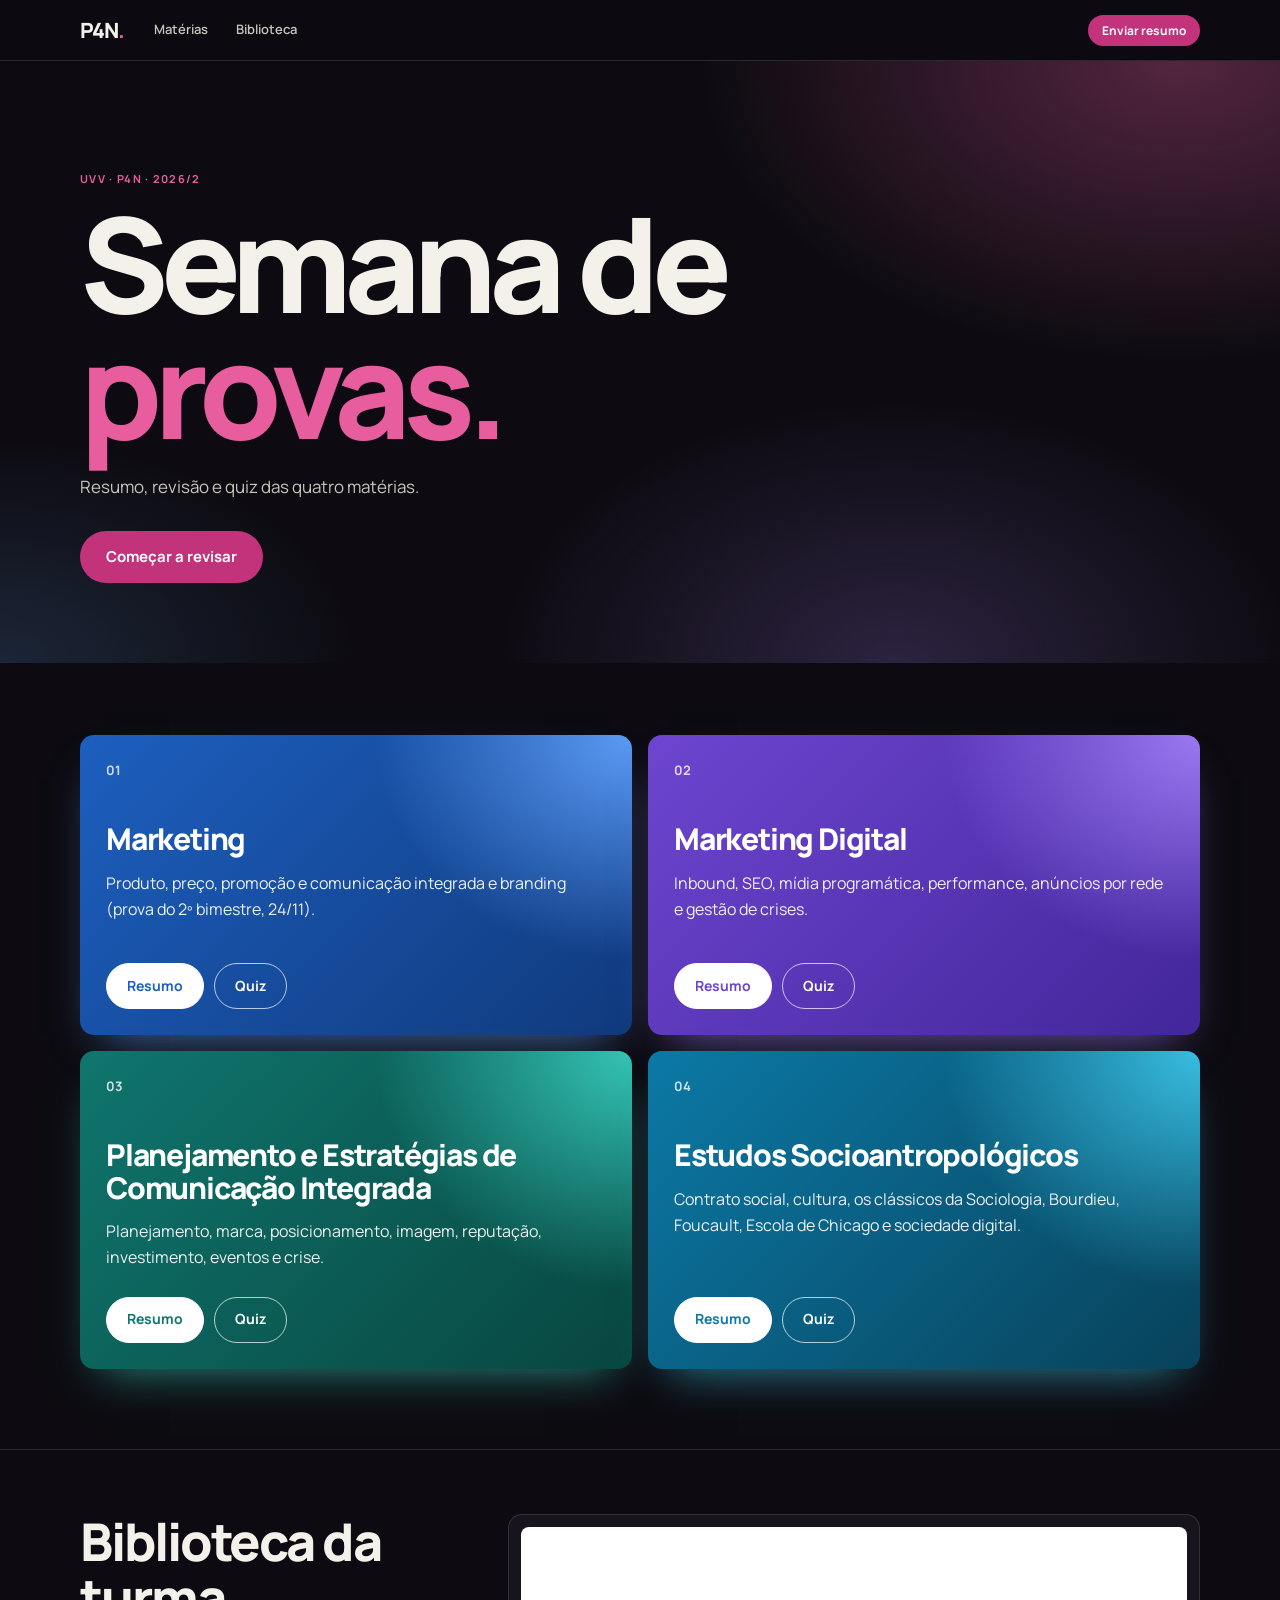
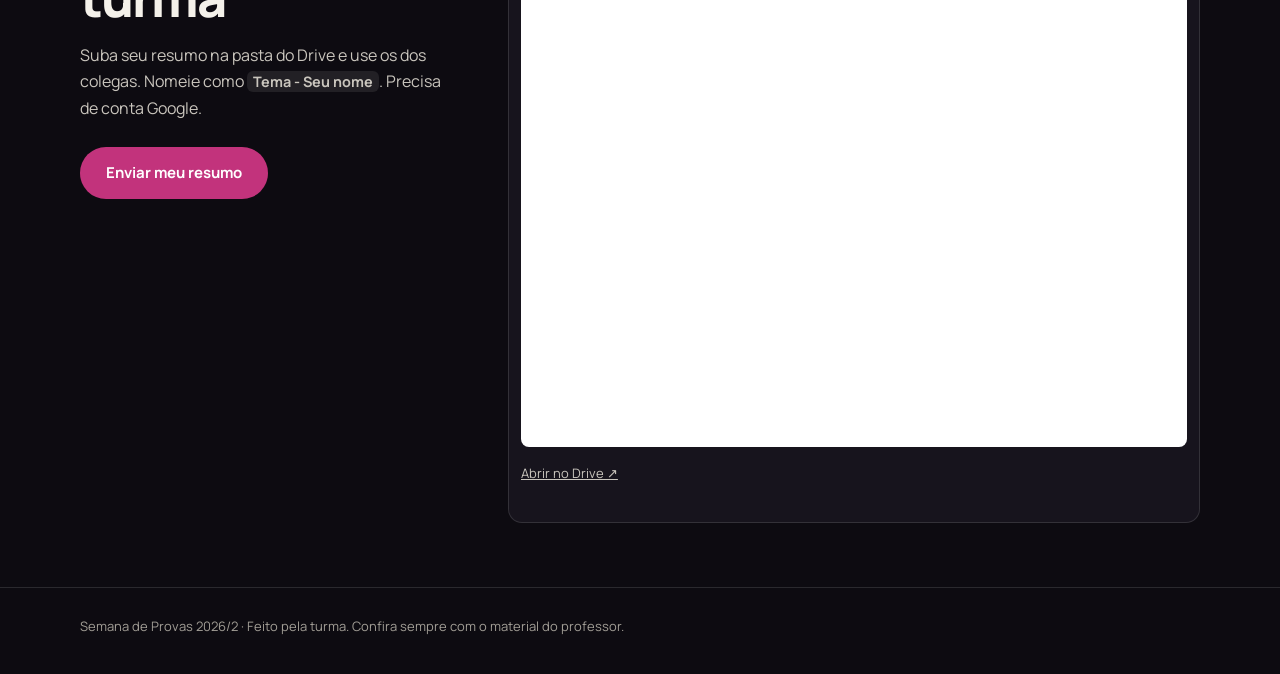
==== commit d44ea267: "Marketing: deixa apenas o conteúdo do 2º bimestre Remove o conteúdo do 1º bimestre (Conteúdos 01 a 1" ====
--- a/docs/index.html
+++ b/docs/index.html
@@ -15,7 +15,7 @@
 <a class="skip" href="#conteudo">Pular para o conteúdo</a>
 <header class="topbar"><div class="wrap topbar-in"><a class="brand" href="index.html" aria-label="Início">P4N<span>.</span></a><nav class="toplinks" aria-label="Seções"><a href="#materias">Matérias</a><a href="#biblioteca">Biblioteca</a></nav><a class="top-cta" href="https://drive.google.com/drive/folders/1ZEse542tBFMzU_K1Bm_n62pYWgQAYsZ6" target="_blank" rel="noreferrer">Enviar resumo</a></div></header>
 <header class="hero hero-home"><div class="wrap hero-in"><p class="eyebrow">UVV · P4N · 2026/2</p><h1>Semana de<br><em>provas.</em></h1><p class="lede">Resumo, revisão e quiz das quatro matérias.</p><div class="hero-actions"><a class="button big" href="#materias">Começar a revisar</a></div></div></header>
-<main id="conteudo"><section class="wrap block" id="materias"><div class="subjects"><article class="subject-card card-blue"><span class="card-num">01</span><h3><a href="marketing.html">Marketing</a></h3><p>Valor percebido, jornada, segmentação, produto, preço, comunicação integrada e branding (provas do 1º e do 2º bimestre).</p><div class="card-actions"><a class="button" href="marketing.html">Resumo</a><a class="button ghost" href="quiz-marketing.html">Quiz</a></div></article><article class="subject-card card-violet"><span class="card-num">02</span><h3><a href="marketing-digital.html">Marketing Digital</a></h3><p>Inbound, SEO, mídia programática, performance, anúncios por rede e gestão de crises.</p><div class="card-actions"><a class="button" href="marketing-digital.html">Resumo</a><a class="button ghost" href="quiz-marketing-digital.html">Quiz</a></div></article><article class="subject-card card-teal"><span class="card-num">03</span><h3><a href="planejamento-comunicacao-integrada.html">Planejamento e Estratégias de Comunicação Integrada</a></h3><p>Planejamento, marca, posicionamento, imagem, reputação, investimento, eventos e crise.</p><div class="card-actions"><a class="button" href="planejamento-comunicacao-integrada.html">Resumo</a><a class="button ghost" href="quiz-planejamento.html">Quiz</a></div></article><article class="subject-card card-cyan"><span class="card-num">04</span><h3><a href="estudos-socioantropologicos.html">Estudos Socioantropológicos</a></h3><p>Contrato social, cultura, os clássicos da Sociologia, Bourdieu, Foucault, Escola de Chicago e sociedade digital.</p><div class="card-actions"><a class="button" href="estudos-socioantropologicos.html">Resumo</a><a class="button ghost" href="quiz-socioantropologicos.html">Quiz</a></div></article></div></section><section class="library" id="biblioteca"><div class="wrap library-in"><div class="library-text"><h2>Biblioteca da turma</h2><p>Suba seu resumo na pasta do Drive e use os dos colegas. Nomeie como <code>Tema - Seu nome</code>. Precisa de conta Google.</p><a class="button big" href="https://drive.google.com/drive/folders/1ZEse542tBFMzU_K1Bm_n62pYWgQAYsZ6" target="_blank" rel="noreferrer">Enviar meu resumo</a></div><div class="drive-embed"><iframe src="https://drive.google.com/embeddedfolderview?id=1ZEse542tBFMzU_K1Bm_n62pYWgQAYsZ6#grid" title="Pasta do Google Drive com os resumos da turma" loading="lazy"></iframe><p class="embed-note"><a href="https://drive.google.com/drive/folders/1ZEse542tBFMzU_K1Bm_n62pYWgQAYsZ6" target="_blank" rel="noreferrer">Abrir no Drive ↗</a></p></div></div></section>
+<main id="conteudo"><section class="wrap block" id="materias"><div class="subjects"><article class="subject-card card-blue"><span class="card-num">01</span><h3><a href="marketing.html">Marketing</a></h3><p>Produto, preço, promoção e comunicação integrada e branding (prova do 2º bimestre, 24/11).</p><div class="card-actions"><a class="button" href="marketing.html">Resumo</a><a class="button ghost" href="quiz-marketing.html">Quiz</a></div></article><article class="subject-card card-violet"><span class="card-num">02</span><h3><a href="marketing-digital.html">Marketing Digital</a></h3><p>Inbound, SEO, mídia programática, performance, anúncios por rede e gestão de crises.</p><div class="card-actions"><a class="button" href="marketing-digital.html">Resumo</a><a class="button ghost" href="quiz-marketing-digital.html">Quiz</a></div></article><article class="subject-card card-teal"><span class="card-num">03</span><h3><a href="planejamento-comunicacao-integrada.html">Planejamento e Estratégias de Comunicação Integrada</a></h3><p>Planejamento, marca, posicionamento, imagem, reputação, investimento, eventos e crise.</p><div class="card-actions"><a class="button" href="planejamento-comunicacao-integrada.html">Resumo</a><a class="button ghost" href="quiz-planejamento.html">Quiz</a></div></article><article class="subject-card card-cyan"><span class="card-num">04</span><h3><a href="estudos-socioantropologicos.html">Estudos Socioantropológicos</a></h3><p>Contrato social, cultura, os clássicos da Sociologia, Bourdieu, Foucault, Escola de Chicago e sociedade digital.</p><div class="card-actions"><a class="button" href="estudos-socioantropologicos.html">Resumo</a><a class="button ghost" href="quiz-socioantropologicos.html">Quiz</a></div></article></div></section><section class="library" id="biblioteca"><div class="wrap library-in"><div class="library-text"><h2>Biblioteca da turma</h2><p>Suba seu resumo na pasta do Drive e use os dos colegas. Nomeie como <code>Tema - Seu nome</code>. Precisa de conta Google.</p><a class="button big" href="https://drive.google.com/drive/folders/1ZEse542tBFMzU_K1Bm_n62pYWgQAYsZ6" target="_blank" rel="noreferrer">Enviar meu resumo</a></div><div class="drive-embed"><iframe src="https://drive.google.com/embeddedfolderview?id=1ZEse542tBFMzU_K1Bm_n62pYWgQAYsZ6#grid" title="Pasta do Google Drive com os resumos da turma" loading="lazy"></iframe><p class="embed-note"><a href="https://drive.google.com/drive/folders/1ZEse542tBFMzU_K1Bm_n62pYWgQAYsZ6" target="_blank" rel="noreferrer">Abrir no Drive ↗</a></p></div></div></section>
 </main>
 <footer class="footer"><div class="wrap">Semana de Provas 2026/2 · Feito pela turma. Confira sempre com o material do professor.</div></footer>
 </body>
